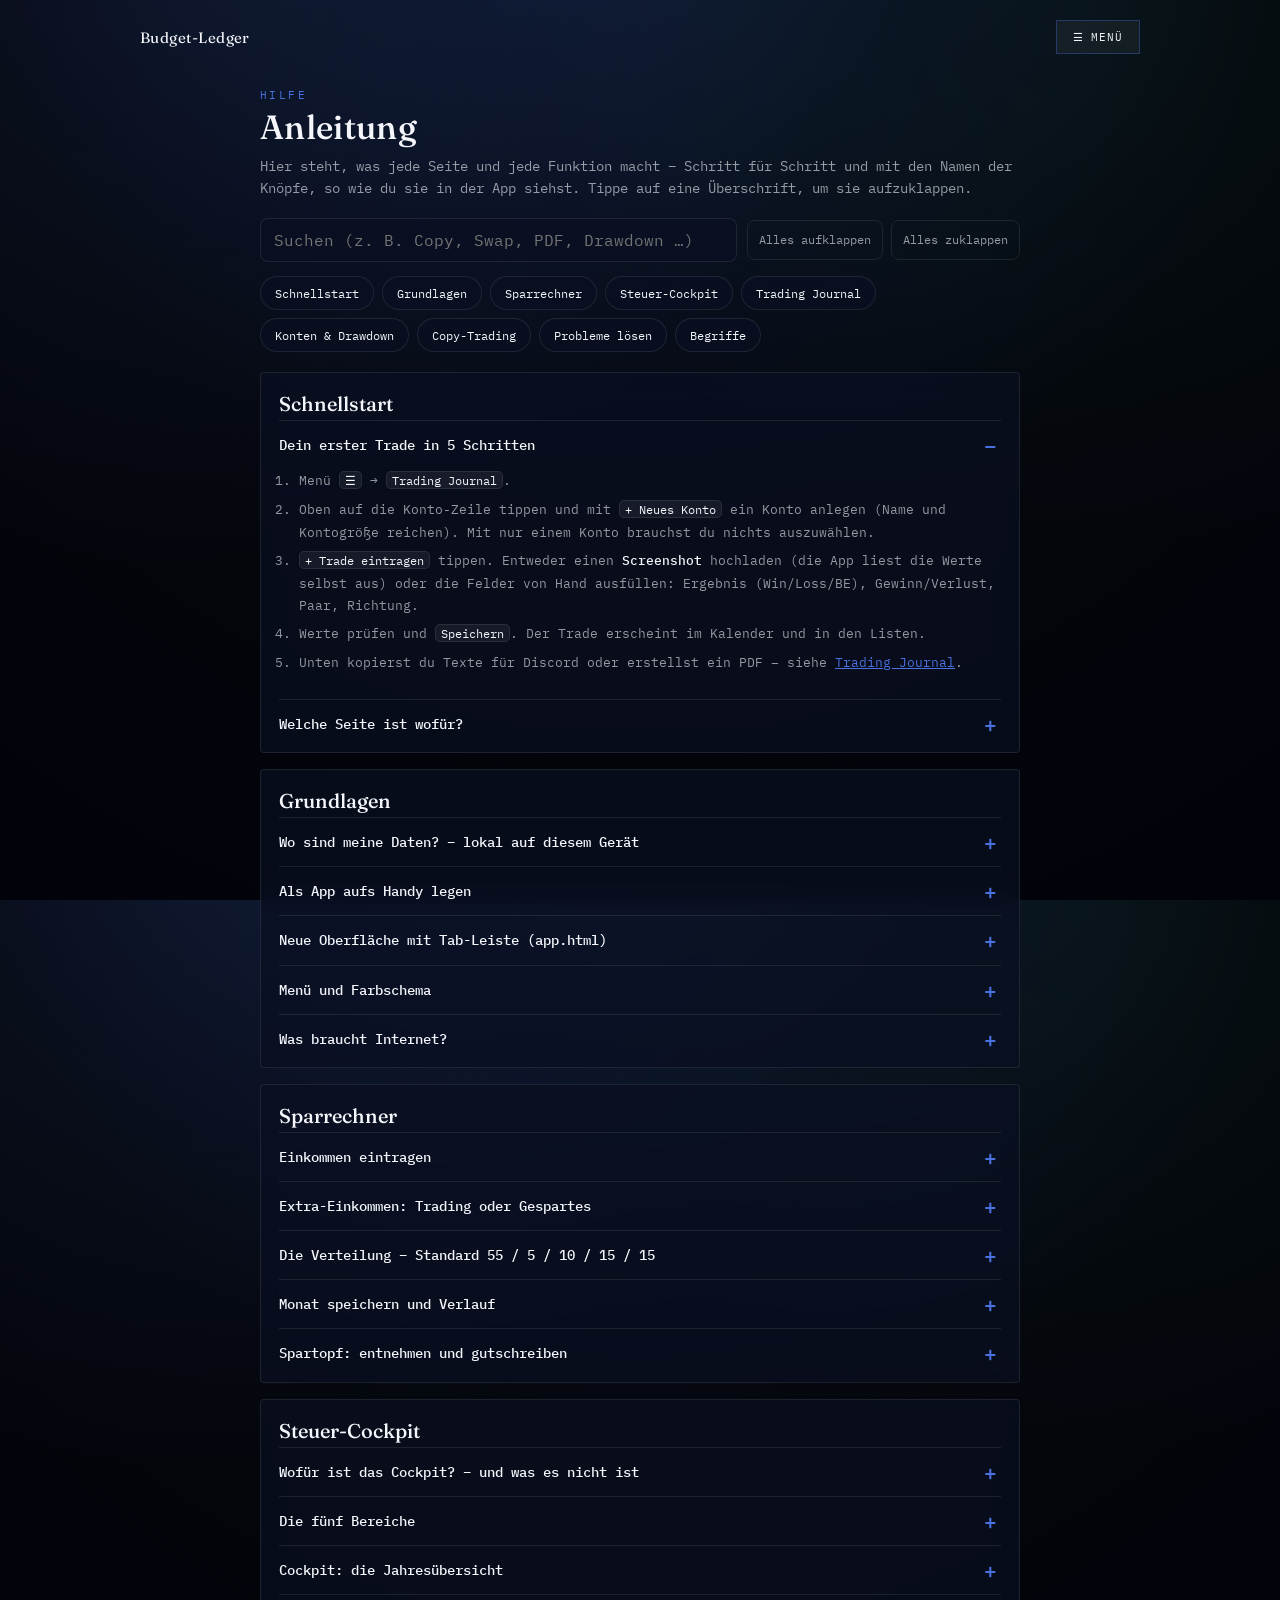
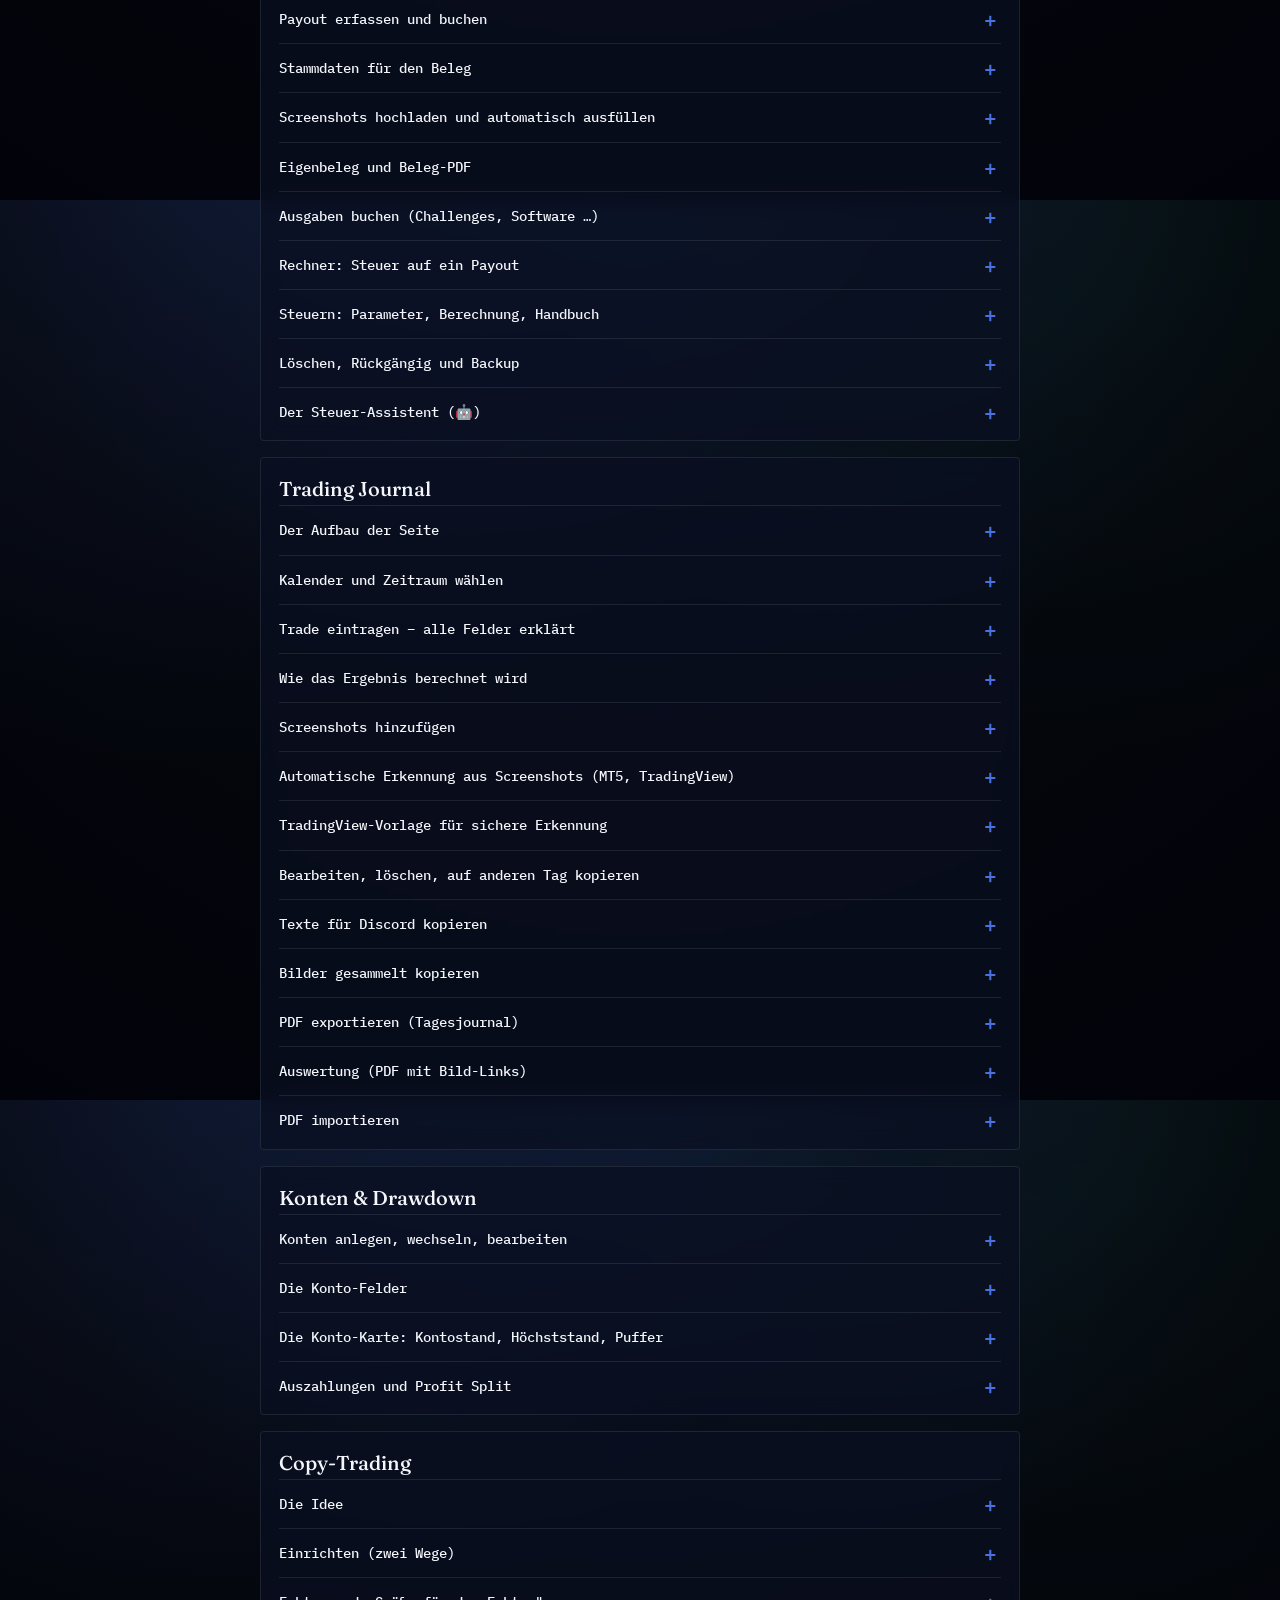
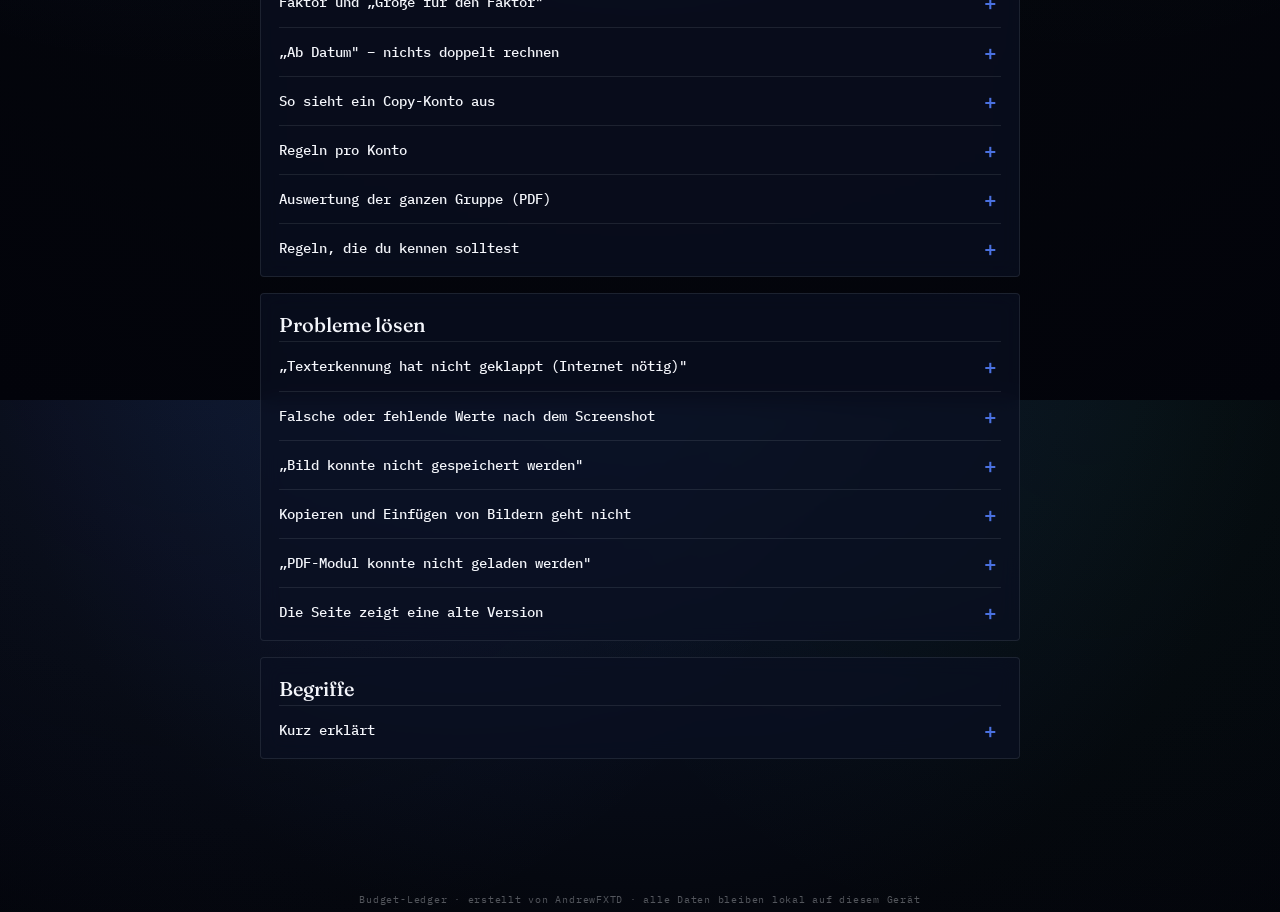
==== anleitung.html @ 10451b02 "Add files via upload" ====
<!DOCTYPE html>
<html lang="de">
<head>
<meta charset="UTF-8">
<script>
  (function(){
    try{
      var t = localStorage.getItem('sparrechner_theme_v1');
      if(t && t !== 'midnight') document.documentElement.setAttribute('data-theme', t);
    }catch(e){}
  })();
</script>
<script>if(/[?&]embed=1/.test(location.search))document.documentElement.classList.add("embed");</script>
<meta name="viewport" content="width=device-width, initial-scale=1.0">
<title>Budget-Ledger — Anleitung</title>
<link rel="manifest" href="manifest.json">
<meta name="theme-color" content="#04060c">
<link rel="icon" href="icon-192.png">
<link rel="apple-touch-icon" href="apple-touch-icon.png">
<meta name="apple-mobile-web-app-capable" content="yes">
<meta name="apple-mobile-web-app-status-bar-style" content="black-translucent">
<meta name="apple-mobile-web-app-title" content="Sparrechner">
<link rel="preconnect" href="https://fonts.googleapis.com">
<link href="https://fonts.googleapis.com/css2?family=Fraunces:opsz,wght@9..144,400;9..144,500;9..144,600&family=IBM+Plex+Mono:wght@400;500;600&display=swap" rel="stylesheet">
<link rel="stylesheet" href="style.css">
<style>
.g-wrap{max-width:760px;margin:0 auto;padding:22px 0 60px}
.g-eyebrow{font-size:.7rem;letter-spacing:.22em;text-transform:uppercase;color:var(--brass);margin:0 0 6px}
.g-wrap h1{font-family:'Fraunces',serif;font-weight:500;font-size:2.1rem;margin:0 0 8px;line-height:1.15}
.g-lead{color:var(--ink-soft);line-height:1.6;margin:0 0 18px;font-size:.88rem}
.g-tools{display:flex;gap:10px;flex-wrap:wrap;align-items:center;margin-bottom:14px}
.g-tools input{flex:1;min-width:220px;font:inherit;font-size:16px;color:var(--ink);background:var(--card);border:1px solid var(--card-line);border-radius:8px;padding:11px 13px}
.g-tools input:focus{outline:none;border-color:var(--brass)}
.g-btns{display:flex;gap:8px}
.g-btns button{font:inherit;font-size:.74rem;color:var(--ink-soft);background:transparent;border:1px solid var(--card-line);border-radius:8px;padding:9px 11px;min-height:40px;cursor:pointer}
.g-toc{display:flex;flex-wrap:wrap;gap:8px;margin-bottom:20px}
.g-toc a{color:var(--ink);text-decoration:none;font-size:.78rem;border:1px solid var(--card-line);background:var(--card);border-radius:99px;padding:8px 14px}
.g-toc a:hover{border-color:var(--brass)}
.g-sec{background:var(--card);backdrop-filter:blur(10px);-webkit-backdrop-filter:blur(10px);border:1px solid var(--card-line);border-radius:4px;padding:18px 18px 4px;margin-bottom:16px;scroll-margin-top:16px}
.g-sec h2{font-family:'Fraunces',serif;font-weight:500;font-size:1.25rem;margin:0 0 4px}
.g-item{border-top:1px solid var(--card-line)}
.g-item summary{cursor:pointer;list-style:none;padding:14px 30px 14px 0;font-size:.9rem;font-weight:500;position:relative;min-height:44px;line-height:1.4}
.g-item summary::-webkit-details-marker{display:none}
.g-item summary::after{content:"+";position:absolute;right:4px;top:10px;color:var(--brass);font-size:1.3rem}
.g-item[open] summary::after{content:"–"}
.g-body{padding:0 0 16px;font-size:.84rem;line-height:1.65;color:var(--ink-soft)}
.g-body p{margin:0 0 10px}.g-body ul,.g-body ol{margin:0 0 10px;padding-left:20px}.g-body li{margin:0 0 6px}
.g-body b{color:var(--ink);font-weight:500}.g-body a{color:var(--brass)}
.ui{color:var(--ink);background:rgba(255,255,255,.06);border:1px solid var(--card-line);border-radius:5px;padding:0 5px;font-size:.78rem;line-height:1.75;box-decoration-break:clone;-webkit-box-decoration-break:clone}
.g-body code{font-size:.78rem;background:rgba(255,255,255,.06);padding:1px 5px;border-radius:4px;color:var(--ink)}
.g-body dt{color:var(--ink);font-weight:500;margin-top:12px}.g-body dd{margin:3px 0 0}
.g-none{color:var(--ink-soft);text-align:center;padding:24px 0}
</style>
</head>
<body>

<nav class="topnav">
  <span class="brand">Budget-Ledger</span>
  <button class="menu-toggle" id="menu-toggle" type="button">☰ Menü</button>
  <div class="menu-panel" id="menu-panel">
    <a href="start.html">Start<span class="sub-label">Übersicht aller Bereiche</span></a>
    <a href="index.html">Sparrechner<span class="sub-label">Übersicht &amp; Spartopf</span></a>
    <a href="steuer-cockpit.html">Steuer-Cockpit<span class="sub-label">Payouts, Belege &amp; EÜR</span></a>
    <a href="trading-journal.html">Trading Journal<span class="sub-label">NoWick Journal</span></a>
    <a href="anleitung.html" class="active">Anleitung<span class="sub-label">Funktionen erklärt</span></a>
    <div class="theme-switcher">
      <span class="ts-label">Farbschema</span>
      <div class="ts-row">
        <button class="theme-swatch" data-swatch="midnight" title="Mitternacht (Standard)" type="button"></button>
        <button class="theme-swatch" data-swatch="redblack" title="Rot-Schwarz" type="button"></button>
        <button class="theme-swatch" data-swatch="emerald" title="Smaragd" type="button"></button>
        <button class="theme-swatch" data-swatch="amber" title="Bernstein" type="button"></button>
      </div>
    </div>
  </div>
</nav>

<main class="g-wrap">
  <p class="g-eyebrow">Hilfe</p>
  <h1>Anleitung</h1>
  <p class="g-lead">Hier steht, was jede Seite und jede Funktion macht – Schritt für Schritt und mit den Namen der Knöpfe, so wie du sie in der App siehst. Tippe auf eine Überschrift, um sie aufzuklappen.</p>

  <div class="g-tools">
    <input id="gsearch" type="search" placeholder="Suchen (z. B. Copy, Swap, PDF, Drawdown …)" autocomplete="off">
    <div class="g-btns"><button type="button" id="gOpen">Alles aufklappen</button><button type="button" id="gClose">Alles zuklappen</button></div>
  </div>

  <nav class="g-toc" id="toc" aria-label="Inhalt">
    <a href="#schnellstart">Schnellstart</a><a href="#grundlagen">Grundlagen</a><a href="#sparrechner">Sparrechner</a><a href="#steuer-cockpit">Steuer-Cockpit</a><a href="#journal">Trading Journal</a><a href="#konten">Konten &amp; Drawdown</a><a href="#copy">Copy-Trading</a><a href="#hilfe">Probleme lösen</a><a href="#glossar">Begriffe</a>
  </nav>
  <p class="g-none" id="gnone" style="display:none">Nichts gefunden – probier ein anderes Stichwort.</p>

  <section class="g-sec" id="schnellstart">
    <h2>Schnellstart</h2>
    <details class="g-item" open><summary>Dein erster Trade in 5 Schritten</summary><div class="g-body">
      <ol>
        <li>Menü <span class="ui">☰</span> → <span class="ui">Trading Journal</span>.</li>
        <li>Oben auf die Konto-Zeile tippen und mit <span class="ui">+ Neues Konto</span> ein Konto anlegen (Name und Kontogröße reichen). Mit nur einem Konto brauchst du nichts auszuwählen.</li>
        <li><span class="ui">+ Trade eintragen</span> tippen. Entweder einen <b>Screenshot</b> hochladen (die App liest die Werte selbst aus) oder die Felder von Hand ausfüllen: Ergebnis (Win/Loss/BE), Gewinn/Verlust, Paar, Richtung.</li>
        <li>Werte prüfen und <span class="ui">Speichern</span>. Der Trade erscheint im Kalender und in den Listen.</li>
        <li>Unten kopierst du Texte für Discord oder erstellst ein PDF – siehe <a href="#journal">Trading Journal</a>.</li>
      </ol>
    </div></details>
    <details class="g-item"><summary>Welche Seite ist wofür?</summary><div class="g-body">
      <ul>
        <li><b>Sparrechner</b> – Einkommen auf fünf Töpfe verteilen, Monate speichern, Spartopf verwalten.</li>
        <li><b>Steuer-Cockpit</b> – Payouts als Eigenbeleg buchen, Ausgaben erfassen, EÜR-Übersicht, Steuerprognose und Steuer pro Payout.</li>
        <li><b>Trading Journal</b> – Trades mit Screenshots, Statistik, Konten, Drawdown, Auszahlungen, Copy-Trading, PDF-Auswertungen.</li>
      </ul>
    </div></details>
  </section>

  <section class="g-sec" id="grundlagen">
    <h2>Grundlagen</h2>
    <details class="g-item"><summary>Wo sind meine Daten? – lokal auf diesem Gerät</summary><div class="g-body">
      <p>Alles wird nur im Browser deines Geräts gespeichert. Es gibt <b>kein Benutzerkonto und keinen Server</b>, nichts wird hochgeladen.</p>
      <ul>
        <li>Anderes Handy, anderer Browser oder anderer Rechner = andere, getrennte Daten.</li>
        <li>Löschst du die Website-Daten des Browsers, sind die Einträge weg.</li>
        <li><b>Sicherung des Journals:</b> <span class="ui">PDF exportieren</span> speichert die Trades samt Screenshots im PDF. Mit <span class="ui">PDF importieren</span> liest du sie wieder ein.</li>
        <li>Nicht im PDF enthalten: Konten, Auszahlungen und Copy-Einstellungen. Die liegen nur im Browser.</li>
        <li><b>Sicherung des Steuer-Cockpits:</b> <span class="ui">💾 Backup sichern</span> speichert alle Buchungen und Einstellungen als Datei, <span class="ui">📂 Datei laden</span> liest sie wieder ein.</li>
      </ul>
    </div></details>
    <details class="g-item"><summary>Als App aufs Handy legen</summary><div class="g-body">
      <ul>
        <li><b>iPhone (Safari):</b> Teilen-Symbol → <span class="ui">Zum Home-Bildschirm</span>.</li>
        <li><b>Android (Chrome):</b> Menü ⋮ → <span class="ui">App installieren</span> oder <span class="ui">Zum Startbildschirm hinzufügen</span>.</li>
      </ul>
      <p>Danach öffnet sie sich wie eine App ohne Browserleiste und lädt ihre Seiten aus dem Zwischenspeicher.</p>
    </div></details>
    <details class="g-item"><summary>Neue Oberfläche mit Tab-Leiste (app.html)</summary><div class="g-body">
      <p>Öffne <code>app.html</code> statt <code>start.html</code>: Unten liegt eine feste Leiste mit <b>Heute</b>, <b>Trading</b>, <b>Steuer</b>, <b>Sparen</b> und <b>Mehr</b>. Die Seiten selbst sind dieselben wie sonst, nur ohne Menü darüber.</p>
      <ul>
        <li><b>Heute</b> zeigt live deine Zahlen: Trading-Ergebnis des Monats, Payouts und Rücklage. Darunter Schnellknöpfe wie <span class="ui">Trade eintragen</span> und <span class="ui">Payout buchen</span>. Der <b>Sparrechner</b> bleibt ein eigener Reiter.</li>
        <li><b>Mehr</b> enthält Farbschema, diese Anleitung und den Link zur klassischen Ansicht mit Menü.</li>
        <li>Die Live-Zahlen funktionieren nur, wenn alles von derselben Internetadresse kommt (z. B. deine GitHub-Pages-Seite), nicht beim Öffnen per Doppelklick.</li>
      </ul>
    </div></details>
    <details class="g-item"><summary>Menü und Farbschema</summary><div class="g-body">
      <p>Oben rechts öffnet <span class="ui">☰ Menü</span> alle Bereiche. Unten im Menü wählst du eines von vier <b>Farbschemata</b> (Mitternacht, Rot-Schwarz, Smaragd, Bernstein). Es gilt für alle Seiten und wird gemerkt. Die aktuelle Seite ist im Menü farbig markiert.</p>
    </div></details>
    <details class="g-item"><summary>Was braucht Internet?</summary><div class="g-body">
      <p>Die Seiten laufen auch ohne Internet. Diese Dinge laden beim ersten Gebrauch etwas nach:</p>
      <ul>
        <li><b>PDF-Erstellung</b> (alle PDFs): das PDF-Modul wird einmal geladen.</li>
        <li><b>Texterkennung für Screenshots</b> (Journal und Steuer-Cockpit): wird beim ersten Screenshot geladen. In manchen App-Vorschauen ist das gesperrt – dann die Seite im normalen Browser öffnen.</li>
        <li><b>Schriftarten</b>: ohne Internet erscheint eine Ersatzschrift.</li>
        <li><b>Bild kopieren / einfügen</b> geht nur auf <code>https</code>-Seiten (z. B. GitHub Pages) oder <code>localhost</code> – nicht, wenn du die Datei per Doppelklick öffnest.</li>
      </ul>
    </div></details>
  </section>

  <section class="g-sec" id="sparrechner">
    <h2>Sparrechner</h2>
    <details class="g-item"><summary>Einkommen eintragen</summary><div class="g-body">
      <p>Drei Felder: <span class="ui">Hauptberufliches Einkommen (monatlich)</span>, <span class="ui">Sonstige Einkünfte</span> (z. B. Gewerbe) und <span class="ui">Extra-Einkommen</span>. Bei jedem gibt es den Schalter <span class="ui">In der Verteilung berücksichtigen</span>: Nur was angehakt ist, wird auf die Töpfe verteilt.</p>
    </div></details>
    <details class="g-item"><summary>Extra-Einkommen: Trading oder Gespartes</summary><div class="g-body">
      <p>Bei <span class="ui">Quelle</span> wählst du <b>Trading</b> oder <b>Gespartes</b>. Bei Trading holt der Knopf <span class="ui">Betrag aus Trading Journal übernehmen</span> den Gewinn (P&amp;L) des gewählten Monats aus deinem Journal.</p>
    </div></details>
    <details class="g-item"><summary>Die Verteilung – Standard 55 / 5 / 10 / 15 / 15</summary><div class="g-body">
      <p>Dein Einkommen wird auf fünf Kategorien verteilt, in dieser Reihenfolge und mit diesen Standardwerten:</p>
      <ol><li>Wohnen &amp; Lebensmittel – 55 %</li><li>Für mich selbst – 5 %</li><li>Schulden – 10 %</li><li>Kurzfristige Ziele – 15 %</li><li>Investieren – 15 %</li></ol>
      <p>Die Prozentwerte kannst du direkt in den Feldern ändern. <span class="ui">Zurücksetzen auf Standard (55/5/10/15/15)</span> stellt alles wieder her.</p>
    </div></details>
    <details class="g-item"><summary>Monat speichern und Verlauf</summary><div class="g-body">
      <p>Wähle den <span class="ui">Monat</span> und tippe <span class="ui">Diesen Monat speichern</span>. Gespeicherte Monate erscheinen im <b>Verlauf</b> (Übersicht). <span class="ui">Insgesamt gespart</span> zeigt die Summe.</p>
    </div></details>
    <details class="g-item"><summary>Spartopf: entnehmen und gutschreiben</summary><div class="g-body">
      <p>Unter <span class="ui">Vom Ersparten entnehmen</span> gibst du einen <b>Betrag</b> an, den <b>Monat</b>, dem er gutgeschrieben wird, und die <b>Kategorie</b>. <span class="ui">Entnehmen &amp; gutschreiben</span> bucht das um. Darüber steht, wie viel im Spartopf verfügbar ist.</p>
    </div></details>
  </section>

  <section class="g-sec" id="steuer-cockpit">
    <h2>Steuer-Cockpit</h2>
    <details class="g-item"><summary>Wofür ist das Cockpit? – und was es nicht ist</summary><div class="g-body">
      <p>Das Cockpit ist für dein Prop-Trading-Gewerbe gebaut: Du bucht jede <b>Auszahlung (Payout)</b> als Eigenbeleg, erfasst <b>Betriebsausgaben</b> (z. B. Challenges) und siehst jederzeit die <b>EÜR-Zahlen</b>, die Steuerprognose und was du je Payout zurücklegen solltest.</p>
      <p>Es ist eine <b>vereinfachte Orientierung und keine Steuerberatung</b>. Eingereicht wird nichts – du überträgst die Zahlen selbst in ELSTER.</p>
    </div></details>
    <details class="g-item"><summary>Die fünf Bereiche</summary><div class="g-body">
      <ol>
        <li><b>📊 Cockpit</b> – Jahresübersicht mit Journal.</li>
        <li><b>💰 Payout</b> – Auszahlung erfassen, Belege hochladen, buchen.</li>
        <li><b>🎯 Ausgabe</b> – Betriebsausgaben buchen.</li>
        <li><b>🧮 Rechner</b> – Steuer auf ein einzelnes Payout.</li>
        <li><b>📘 Steuern</b> – Parameter, Berechnung, Handbuch, Jahresreport.</li>
      </ol>
      <p>Am Handy gibt es unten eine feste Leiste mit <span class="ui">🤖</span> (Steuer-Assistent) und den passenden Aktionsknöpfen des Bereichs, z. B. <span class="ui">✅ Buchen</span>.</p>
    </div></details>
    <details class="g-item"><summary>Cockpit: die Jahresübersicht</summary><div class="g-body">
      <ul>
        <li><b>Finanzstatistik</b> – oben das Jahr wählen. Betriebseinnahmen, Betriebsausgaben, Gewinn (EÜR) und ein Balkenbild „Gewinn pro Monat".</li>
        <li><b>Steuerprognose</b> – Einkommensteuer, Gewerbesteuer, Ermäßigung nach § 35 EStG, Gesamtsteuer auf den Gewinn und die <b>empfohlene Rücklage je Payout</b> in Prozent.</li>
        <li><b>Nach Propfirma</b> – je Firma Payouts, Kosten (Challenges, Gebühren) und Netto: Was lohnt sich wo?</li>
        <li><b>Für ELSTER (Anlage EÜR)</b> – die Summen für „nicht steuerbare Betriebseinnahmen" und „übrige unbeschränkt abziehbare Betriebsausgaben" nach Kategorie, dazu der Gewinn für Anlage G.</li>
        <li><b>Journal</b> – alle Buchungen, filterbar nach Propfirma.</li>
      </ul>
    </div></details>
    <details class="g-item"><summary>Payout erfassen und buchen</summary><div class="g-body">
      <p>Im Bereich <b>Payout</b> trägst du ein:</p>
      <ul>
        <li><b>Propfirma</b> (Pflicht, neue einfach eintippen) und optional das <b>Konto</b>.</li>
        <li><b>Zuflussdatum</b> (Bankeingang) und <b>Belegnummer</b>. Sie zählt automatisch hoch (PT-2026-001, -002 …).</li>
        <li><b>Brutto (USD)</b> und <b>Gebühr (USD)</b> laut Firma, <b>Zulauf (USDT)</b>, <b>Bankeingang (EUR)</b> und die <b>SEPA-Gebühr</b> der Börse.</li>
        <li><b>Kurs (EUR je USD)</b> und ein <b>Kursnachweis</b> (z. B. „Binance-Konvertierung vom 21.10.").</li>
      </ul>
      <p>Mit <span class="ui">✅ Ins Journal buchen</span> legt die App <b>getrennte Buchungen</b> an (Bruttoprinzip): die Einnahme in Euro, die Transfergebühr, die <b>Kursdifferenz</b> als Kursgewinn oder -verlust und die SEPA-Gebühr. Die Differenz rechnet sie aus Bankeingang und Kurs selbst aus.</p>
      <p>Gibt es die Belegnummer schon, fragt die App vor dem Überschreiben nach.</p>
    </div></details>
    <details class="g-item"><summary>Stammdaten für den Beleg</summary><div class="g-body">
      <p>Unter <span class="ui">⚙️ Stammdaten</span> stehen deine Gewerbedaten, die <b>Adresse der Propfirma</b> (wird pro Firma gespeichert), dein <b>Geschäftskonto</b> und der <b>steuerliche Hinweis</b> auf dem Beleg. Alles bleibt gespeichert und erscheint im Eigenbeleg.</p>
    </div></details>
    <details class="g-item"><summary>Screenshots hochladen und automatisch ausfüllen</summary><div class="g-body">
      <p>Fünf Kacheln: <b>Propfirma-Payout</b>, <b>USDT-Eingang</b>, <b>Convert-Beleg</b>, <b>SEPA-Auszahlung</b> und <b>Kontoauszug</b>. Tippe eine Kachel an, um ein Foto oder einen Screenshot zu wählen. Das ✕ entfernt es wieder.</p>
      <ul>
        <li>Ist <b>„Felder automatisch aus Screenshots ausfüllen"</b> an, liest die App Brutto, Gebühr, Konto, USDT-Betrag, Kurs, Bankeingang, SEPA-Gebühr und Datum aus dem Bild. Erkannte Felder leuchten <b>grün</b> – bitte kurz prüfen.</li>
        <li>Die Erkennung lädt beim ersten Mal nach und braucht Internet. Ohne sie trägst du die Werte von Hand ein.</li>
        <li><b>Die Screenshots werden nicht dauerhaft gespeichert.</b> Sie gehören zum gerade offenen Beleg und kommen ins Beleg-PDF. Nach dem Neuladen der Seite sind sie weg.</li>
      </ul>
    </div></details>
    <details class="g-item"><summary>Eigenbeleg und Beleg-PDF</summary><div class="g-body">
      <p>Unter „3. Eigenbeleg" siehst du den Beleg live, so wie er ins PDF kommt. <span class="ui">📄 Beleg-PDF inkl. Anhänge</span> erstellt Seite 1 mit dem Eigenbeleg und danach je eine Seite pro hochgeladenem Screenshot (Anhang 1–5). Am Handy öffnet sich dafür das Teilen-Menü, sonst startet ein Download. Das PDF-Modul braucht beim ersten Mal Internet.</p>
    </div></details>
    <details class="g-item"><summary>Ausgaben buchen (Challenges, Software …)</summary><div class="g-body">
      <ul>
        <li><b>Zahlungsdatum</b>, <b>Kategorie</b> (Challenge-Gebühr, Software/TradingView, Daten-Feed, Bank-/Transfergebühr, Hardware/Büro, Weiterbildung, Sonstiges), <b>Beschreibung</b>, <b>Betrag in €</b> und optional Rechnungsnummer.</li>
        <li>Bei Challenges die <b>Propfirma</b> eintragen, dann erscheint die Ausgabe in der Tabelle „Nach Propfirma". Bei Zahlung in USD den Euro-Betrag laut Kontoauszug nehmen.</li>
        <li>Die <b>Kaufquittung</b> kannst du hochladen und mit <span class="ui">📄 Ausgabe-PDF</span> als Beleg ausgeben.</li>
        <li>Die Karte <b>Was ist absetzbar?</b> erklärt kurz, was als Betriebsausgabe zählt.</li>
      </ul>
    </div></details>
    <details class="g-item"><summary>Rechner: Steuer auf ein Payout</summary><div class="g-body">
      <p>Der Bereich <b>Rechner</b> zeigt, was ein einzelnes Payout an Steuern kostet. Er rechnet <b>Einkommensteuer, Soli und Kirchensteuer nach dem Tarif 2026</b> – ohne Gewerbesteuer.</p>
      <ul>
        <li><b>Gewinn aus dem Payout</b> – von Hand oder mit <span class="ui">↙ Aus aktuellem Payout-Beleg übernehmen</span>.</li>
        <li><b>Zu versteuerndes Einkommen aus dem Hauptjob</b> (steht im Steuerbescheid; Faustregel: Jahresbrutto minus ca. 20 %).</li>
        <li><b>Bisherige Nebengewinne</b> dieses Jahr, auf Wunsch mit <span class="ui">↙ Gewinn aus Journal übernehmen</span>.</li>
        <li><b>Kirchensteuer</b> (keine, 8 % oder 9 %), <b>Splitting</b> bei Zusammenveranlagung und <b>Härteausgleich bis 820 €</b>.</li>
      </ul>
      <p>Ergebnis: die <b>Steuer auf dieses Payout</b>, der Anteil davon in Prozent, was du <b>behältst</b>, und dein <b>Grenzsteuersatz</b>. Mit <span class="ui">📌 Grenzsteuersatz für Cockpit übernehmen</span> setzt du diesen Satz für die Prognose ein.</p>
    </div></details>
    <details class="g-item"><summary>Steuern: Parameter, Berechnung, Handbuch</summary><div class="g-body">
      <ul>
        <li><b>Grenzsteuersatz</b> (Standard 30 %), <b>Hebesatz</b> deiner Gemeinde (Standard 450 %, Dresden) und ein <b>Planwert</b> für Was-wäre-wenn.</li>
        <li><b>Härteausgleich</b>: Nebeneinkünfte bis 410 € sind steuerfrei, bis 820 € gemildert (für alle Nebeneinkünfte zusammen).</li>
        <li><b>Berechnung</b>: Einkommensteuer, Gewerbesteuer (Freibetrag 24.500 €, Messzahl 3,5 %), Ermäßigung nach § 35 EStG, Gesamtabgabe, echte Mehrbelastung durch die Gewerbesteuer und der effektive Satz.</li>
        <li><b>Steuer-Handbuch</b>: welche Unterlagen du je Auszahlung brauchst, ELSTER-Wegweiser und Alltags-Regeln.</li>
        <li><span class="ui">💾 Jahresreport &amp; Handbuch als PDF</span> fasst alles für das gewählte Jahr zusammen.</li>
      </ul>
    </div></details>
    <details class="g-item"><summary>Löschen, Rückgängig und Backup</summary><div class="g-body">
      <ul>
        <li><span class="ui">🗑️ Löschen</span> an einer Buchung fragt nach. Gehört sie zu einem Payout, werden <b>alle Buchungen dieses Belegs</b> gelöscht (Payout, Gebühren, Kursdifferenz).</li>
        <li>Nach Buchen, Löschen oder Import erscheint oben <span class="ui">↶ Rückgängig</span>, einige Sekunden lang.</li>
        <li><span class="ui">📄 CSV (Excel)</span> exportiert das gewählte Jahr, <span class="ui">💾 Backup sichern</span> speichert alles als Datei.</li>
        <li><span class="ui">📂 Datei laden</span> und <span class="ui">📋 JSON einfügen</span> öffnen eine <b>Import-Vorschau</b>: neue Buchungen sind „neu", schon vorhandene „schon da". Dann <b>Hinzufügen</b> (nur Neues) oder <b>Alles ersetzen</b> (mit Rückfrage).</li>
      </ul>
      <p><b>Vom bisherigen Cockpit umziehen:</b> Dort <i>Backup sichern</i>, hier <i>Datei laden</i>. Die Daten liegen pro Browser und Adresse getrennt, deshalb gehen sie nicht von selbst mit.</p>
    </div></details>
    <details class="g-item"><summary>Der Steuer-Assistent (🤖)</summary><div class="g-body">
      <p>Ein Chat mit einfachen Regel-Antworten, der dein Journal kennt. Die Schnellknöpfe fragen z. B. nach <b>Stand</b>, <b>Propfirmen</b>, <b>Steuer/Payout</b>, <b>Fehlbuchung</b>, <b>ELSTER</b>, <b>Challenges</b>, <b>Gewerbesteuer</b>, <b>Rücklage</b>, <b>Freibetrag</b>, <b>USt</b> und <b>KV</b>. Es ist kein KI-Dienst im Internet, die Antworten sind feste Regeln mit deinen Zahlen.</p>
    </div></details>
  </section>

  <section class="g-sec" id="journal">
    <h2>Trading Journal</h2>
    <details class="g-item"><summary>Der Aufbau der Seite</summary><div class="g-body">
      <ol>
        <li><b>Konto-Zeile</b> – aktives Konto, tippen zum Wechseln, ⚙️ zum Bearbeiten.</li>
        <li><b>Konto-Karte</b> – Kontostand, Höchststand, Drawdown-Grenze, Puffer (siehe <a href="#konten">Konten &amp; Drawdown</a>).</li>
        <li><b>Kalender</b> – Tage antippen, um sie auszuwählen.</li>
        <li><b>Kennzahlen</b> – Ergebnis, Winrate, Win/Loss/BE, Gesamt-R, riskiert gesamt, Ø RRR der Wins, Rendite auf Risiko – immer für die gewählten Tage.</li>
        <li><b>Teilen &amp; Export</b> – Kasten mit drei Gruppen: Discord, Screenshots, PDF.</li>
        <li><b>Winrate pro Woche</b> – Tabelle je Kalenderwoche.</li>
        <li><b>Wins</b>, <b>Losses</b> und <b>Break-even</b> – die Trades als kompakte Karten mit Ergebnis und Screenshot-Vorschau. <b>Antippen klappt eine Karte auf</b>: Details und alle Knöpfe (Discord, Bild kopieren, Bearbeiten …).</li>
      </ol>
    </div></details>
    <details class="g-item"><summary>Kalender und Zeitraum wählen</summary><div class="g-body">
      <p>Tippe einen oder mehrere Tage an. Praktisch sind die Schnellwahlen <span class="ui">Heute</span>, <span class="ui">Diese Woche</span>, <span class="ui">Ganzer Monat</span> und <span class="ui">Alle Tage</span>. Mit ‹ und › wechselst du den Monat. <b>Alles darunter</b> (Kennzahlen, Listen, Kopieren, PDF) bezieht sich auf die gewählten Tage.</p>
    </div></details>
    <details class="g-item"><summary>Trade eintragen – alle Felder erklärt</summary><div class="g-body">
      <p><span class="ui">+ Trade eintragen</span> öffnet das Formular. Von oben nach unten:</p>
      <ul>
        <li><b>Ergebnis</b> – Win, Loss oder BE (ausgeglichen).</li>
        <li><b>Konto</b> – nur sichtbar, wenn du mehrere Konten hast. Der Trade wird diesem Konto zugeordnet.</li>
        <li><b>Gewinn / Verlust</b> – der Betrag <b>ohne Vorzeichen</b>. Win macht ihn positiv, Loss negativ, egal ob du „80" oder „-80" tippst.</li>
        <li><b>Kommission</b> – wird <b>immer abgezogen</b>. Auch ein negativer Wert wie bei MT5 (−3,50) zählt als Kosten.</li>
        <li><b>Paar</b> und <b>Richtung</b> (Long/Short), <b>Datum</b> und <b>Uhrzeit</b>.</li>
        <li><b>Entry</b>, <b>Stop Loss</b>, <b>Take Profit</b>, <b>Exit</b> (optional) – Kurswerte, aus denen der R-Wert entsteht.</li>
        <li><b>Swap</b> (optional) – mit Vorzeichen wie in MT5: Minus = Kosten, Plus = Gutschrift.</li>
        <li><b>Risiko</b> (optional) – nur für den R-Wert.</li>
        <li><b>Notiz</b> – frei, z. B. Setup oder Fehler.</li>
        <li><b>Screenshots</b> – siehe unten.</li>
      </ul>
      <p>Unten zeigt eine Vorschau das geplante RRR, das Ergebnis in R und das <b>P&amp;L (netto)</b>. Die Knöpfe <span class="ui">Abbrechen</span> und <span class="ui">Speichern</span> bleiben immer sichtbar.</p>
    </div></details>
    <details class="g-item"><summary>Wie das Ergebnis berechnet wird</summary><div class="g-body">
      <p><b>P&amp;L (netto) = Gewinn/Verlust − Kommission + Swap.</b></p>
      <ul>
        <li>Ist nur eine Kommission eingetragen, wird genau diese abgezogen.</li>
        <li>Ein BE-Trade mit Kommission zeigt im P&amp;L einen kleinen Verlust, bleibt aber BE.</li>
        <li><b>R-Wert:</b> Mit Exit-Kurs rechnet die App aus Entry, Stop Loss und Exit. Sonst gilt Gewinn ÷ Risiko. Fehlt auch das, nimmt sie bei Win das geplante RRR und bei Loss −1R (wenn der Stop Loss bekannt ist).</li>
        <li>Der R-Wert zeigt die reine Kursbewegung. Kommission und Swap verändern nur die Geldbeträge.</li>
      </ul>
    </div></details>
    <details class="g-item"><summary>Screenshots hinzufügen</summary><div class="g-body">
      <ul>
        <li><b>Screenshot tippen oder reinziehen</b> – Bild aus Galerie oder Kamera wählen (mehrere möglich).</li>
        <li><span class="ui">Bild aus Zwischenablage einfügen</span> – nimmt ein kopiertes Bild auf. Das geht nur auf https oder localhost.</li>
        <li>Mit dem ✕ am Bild entfernst du es wieder.</li>
        <li>In der Trade-Karte tippst du ein Bild zum Vergrößern an. <span class="ui">Bild kopieren</span> legt es in die Zwischenablage.</li>
      </ul>
    </div></details>
    <details class="g-item"><summary>Automatische Erkennung aus Screenshots (MT5, TradingView)</summary><div class="g-body">
      <p>Sobald du einen Screenshot hinzufügst, liest die App den Text im Bild und füllt das Formular aus. Die Meldung „bitte prüfen" erinnert dich, die Werte kurz zu kontrollieren.</p>
      <p><b>Das wird erkannt:</b></p>
      <ul>
        <li>Paar, Richtung (buy/sell), Datum und Uhrzeit (die erste Zeitangabe = Einstieg)</li>
        <li>Entry und Ausstiegskurs. In MT5 steht beides als „Kurs → Kurs". Der Kurs nach dem Pfeil kommt ins Feld <b>TP</b> (und ins Feld Exit).</li>
        <li>Stop Loss, Kommission, Swap („Swap: -" heißt: keiner)</li>
        <li><b>Gewinn/Verlust und Win/Loss:</b> Entscheidend ist die <b>Farbe der Zahl</b> – blau/grün = Win, rot = Loss. Das ist zuverlässiger als das Minuszeichen, das die Texterkennung manchmal verschluckt. Ohne erkennbare Farbe zählt das Vorzeichen.</li>
      </ul>
      <p><b>Wichtig zu wissen:</b></p>
      <ul>
        <li>Es werden nur <b>leere Felder</b> gefüllt. Was du schon eingetragen oder angetippt hast, bleibt.</li>
        <li>Am besten klappt es mit der <b>Detailansicht eines geöffneten Trades</b> (tippe den Trade in MT5 an). Eine Liste mit vielen Trades ist unsicherer.</li>
        <li>Zeigt der Screenshot Liste <i>und</i> geöffneten Trade, nimmt die App den geöffneten, weil nur er S/L, T/P und Kommission zeigt.</li>
        <li>Unter den Bildern zeigt <span class="ui">Erkannten Rohtext anzeigen</span>, was die App gelesen hat – hilfreich, wenn etwas nicht stimmt.</li>
        <li>Die Erkennung braucht beim ersten Mal Internet.</li>
      </ul>
    </div></details>
    <details class="g-item"><summary>TradingView-Vorlage für sichere Erkennung</summary><div class="g-body">
      <p>Der Knopf <span class="ui">Vorlage für TradingView-Notiz kopieren</span> kopiert die aktuellen Formularwerte als klaren Text (Paar, Richtung, Ergebnis, Entry, SL, TP, Gewinn/Verlust, Risiko, Kommission, Swap, Datum, Uhrzeit). Füge ihn als Text-Notiz in dein TradingView-Chart ein, mach einen Screenshot und lade ihn hoch – dieses Format liest die App besonders sicher.</p>
    </div></details>
    <details class="g-item"><summary>Bearbeiten, löschen, auf anderen Tag kopieren</summary><div class="g-body">
      <ul>
        <li><span class="ui">Bearbeiten</span> öffnet den Trade wieder im Formular.</li>
        <li><span class="ui">Löschen</span> fragt nach: Tippe zweimal („Nochmal tippen").</li>
        <li><span class="ui">Kopieren / Verschieben</span> öffnet ein kleines Fenster: Zieldatum (und optional Uhrzeit) wählen, dann <b>Kopieren</b> (Original bleibt, Screenshots werden mitkopiert) oder <b>Verschieben</b>.</li>
        <li><span class="ui">Alle Trades dieses Kontos löschen</span> ganz unten betrifft nur das aktive Konto.</li>
      </ul>
    </div></details>
    <details class="g-item"><summary>Texte für Discord kopieren</summary><div class="g-body">
      <ul>
        <li><span class="ui">Für Discord kopieren</span> (an einem Trade, Karte vorher antippen) – Text mit allen Werten dieses Trades.</li>
        <li><span class="ui">Zusammenfassung kopieren</span> – Kennzahlen plus alle Trades der gewählten Tage.</li>
        <li><span class="ui">Wins kopieren</span> / <span class="ui">Losses kopieren</span> – nur die Gewinner bzw. Verlierer mit Summe.</li>
        <li><b>Kompletten Zeitraum für Discord kopieren</b> – vier Kacheln (Tag, Woche, Monat, Jahr), bezogen auf den gewählten Tag.</li>
      </ul>
      <p>Kommission und Swap stehen mit im Text, sobald sie eingetragen sind.</p>
    </div></details>
    <details class="g-item"><summary>Bilder gesammelt kopieren</summary><div class="g-body">
      <ul>
        <li><span class="ui">Bilder (Wins) kopieren</span> / <span class="ui">Bilder (Losses) kopieren</span> – setzt alle Screenshots untereinander (mit Beschriftung) zu <b>einem</b> Bild zusammen und kopiert es.</li>
        <li>Der Bereich <b>Bilder</b> darunter ist eine Galerie nach Wins/Losses/Breakeven, durchnummeriert („Bild 1, Bild 2 …"). Tippe ein Bild an, um genau dieses zu kopieren.</li>
      </ul>
      <p>Discord fügt pro Einfügen entweder Text <i>oder</i> ein Bild ein – darum erst den Text, dann das Bild einfügen.</p>
    </div></details>
    <details class="g-item"><summary>PDF exportieren (Tagesjournal)</summary><div class="g-body">
      <p><span class="ui">PDF exportieren</span> erstellt ein Journal-PDF der gewählten Tage: Kennzahlen, Winrate pro Woche, Auszahlungen im Zeitraum, dann jeder Handelstag mit seinen Trades. Pro Trade steht erst der Text, dann ein Screenshot. Das PDF enthält die Trades auch als Sicherung zum späteren Einlesen.</p>
    </div></details>
    <details class="g-item"><summary>Auswertung (PDF mit Bild-Links)</summary><div class="g-body">
      <p><span class="ui">Auswertung (PDF mit Bild-Links)</span> erstellt eine Übersicht im Querformat:</p>
      <ul>
        <li>links Kennzahlen (Trades, Win/Loss/BE, Winrate, Profit-Faktor, Ø Gewinn/Verlust, bester/schlechtester Trade, Gesamt-P&amp;L, R, Kommission/Swap, längste Serie)</li>
        <li>drei Diagramme: Win/Loss-Torte, Kontoverlauf, P&amp;L pro Tag/Woche/Monat</li>
        <li>eine Tabelle mit allen Trades; die P&amp;L-Zelle ist grün, rot oder grau</li>
        <li>in der Spalte <b>Bilder</b> ein blauer Pfeil: Antippen springt zu den Screenshots des Trades, dort führt <i>„&lt; zurück zur Tabelle"</i> wieder zurück</li>
      </ul>
      <p>Die Links funktionieren in den üblichen PDF-Programmen (Browser, Vorschau, Acrobat). Manche Vorschauen in Apps ignorieren sie – dann das PDF im Browser öffnen.</p>
    </div></details>
    <details class="g-item"><summary>PDF importieren</summary><div class="g-body">
      <p>Mit <span class="ui">PDF importieren</span> liest du ein früher exportiertes <b>Journal-PDF</b> wieder ein (Trades mit Screenshots). Bereits vorhandene Trades sind in der Vorschau abgewählt, damit nichts doppelt entsteht. Auch ein MT5-Verlauf als PDF, HTML oder CSV kann erkannt werden – das klappt am besten mit dem Bericht aus dem MT5-Desktop-Terminal. Der mobile „Handelsbericht" enthält oft keine Trade-Tabelle.</p>
    </div></details>
  </section>

  <section class="g-sec" id="konten">
    <h2>Konten &amp; Drawdown</h2>
    <details class="g-item"><summary>Konten anlegen, wechseln, bearbeiten</summary><div class="g-body">
      <ul>
        <li>Ein Tipp auf die <b>Konto-Zeile</b> öffnet die Auswahl mit allen Konten und ihrem Kontostand. Antippen wählt ein Konto.</li>
        <li><span class="ui">+ Neues Konto</span> legt ein neues an, ⚙️ neben einem Eintrag bearbeitet es.</li>
        <li>Jedes Konto hat <b>eigene Trades, eigene Auszahlungen und eigene Regeln</b>. Die Kennzahlen darunter zeigen immer nur das aktive Konto.</li>
        <li><span class="ui">Konto + alle Trades löschen</span> entfernt das Konto samt Trades (zweimal tippen).</li>
      </ul>
    </div></details>
    <details class="g-item"><summary>Die Konto-Felder</summary><div class="g-body">
      <ul>
        <li><b>Name</b> und <b>Firma</b> (z. B. die Prop-Firma, optional).</li>
        <li><b>Phase</b> – frei, mit Vorschlägen (Eigenkapital, Step 1, Step 2, Master). Steht „Master" im Namen oder in der Phase, erscheint 👑.</li>
        <li><b>Kontogröße / Start</b> – der Ausgangsbetrag für Kontostand und Drawdown. Alles ist frei eintragbar, auch für bestehende Konten.</li>
        <li><b>Drawdown-Typ</b> – <i>Statisch</i> (fix ab Start) oder <i>Mitlaufend</i> (vom Höchststand).</li>
        <li><b>Max. Drawdown gesamt (%)</b> – erlaubter Verlust.</li>
        <li><b>Max. Tages-Drawdown (%)</b> – wird bisher nur gespeichert, <b>nicht automatisch überwacht</b>. Nimm das Feld als Erinnerung.</li>
        <li><b>Gewinnziel (%)</b> – optional, für den Fortschrittswert.</li>
        <li><b>Profit Split – dein Anteil (%)</b> – für Auszahlungen.</li>
        <li><b>Regeln</b> – freies Textfeld, z. B. „keine News-Trades, max. 2 Trades pro Tag".</li>
      </ul>
    </div></details>
    <details class="g-item"><summary>Die Konto-Karte: Kontostand, Höchststand, Puffer</summary><div class="g-body">
      <ul>
        <li><b>Kontostand</b> = Start + alle Trades (netto) − Auszahlungen.</li>
        <li><b>Höchststand</b> – höchster Kontostand bisher. Eine Auszahlung senkt ihn nicht.</li>
        <li><b>Drawdown-Grenze</b> – statisch: Start × (1 − Max-Drawdown). Mitlaufend: Höchststand × (1 − Max-Drawdown).</li>
        <li><b>Puffer bis Drawdown</b> – wie viel Prozent Luft zwischen Kontostand und Grenze bleiben. Der Balken färbt sich bei wenig Puffer gelb, dann rot.</li>
        <li><b>Ø Risiko / Trade</b> – Durchschnitt deiner eingetragenen Risiken, absolut und in % des Kontostands.</li>
        <li><b>Gewinnziel</b> – Fortschritt in %, wenn ein Ziel eingetragen ist.</li>
        <li>Liegt der Kontostand <b>unter</b> der Grenze (z. B. durch zu hohe Auszahlungen), wird der Balken rot und eine Warnung nennt den Betrag.</li>
      </ul>
    </div></details>
    <details class="g-item"><summary>Auszahlungen und Profit Split</summary><div class="g-body">
      <p>Im Konto-Sheet (⚙️) steht unten der Bereich <b>Auszahlungen</b>. Er erscheint, sobald das Konto gespeichert ist.</p>
      <ul>
        <li>Datum, <b>Betrag (brutto)</b> und Notiz eintragen, dann <span class="ui">+ Auszahlung hinzufügen</span>. Mit ✕ löschst du eine.</li>
        <li>Ist ein <b>Profit Split</b> eingetragen (z. B. 80 %), zeigt die App schon beim Tippen, was du bekommst: „$800 von $1.000". In der Liste steht „$1.000 → $800 (80%)".</li>
        <li>Der <b>Kontostand sinkt um den vollen Betrag</b>, der Puffer wird neu berechnet. Der Höchststand bleibt, weil er real erreicht wurde.</li>
        <li>Im PDF steht ein Abschnitt <b>Auszahlungen</b> und die Zeile „P&amp;L nach Auszahlungen".</li>
      </ul>
    </div></details>
  </section>

  <section class="g-sec" id="copy">
    <h2>Copy-Trading</h2>
    <details class="g-item"><summary>Die Idee</summary><div class="g-body">
      <p>Du handelst auf einem <b>Lead-Konto</b>, mehrere <b>Copy-Konten</b> kopieren die Trades. Du trägst jeden Trade <b>nur einmal beim Lead</b> ein, die Copy-Konten bekommen ihn live dazu – mit einem <b>Faktor</b> umgerechnet (Gewinn, Kommission, Swap und Risiko). Änderst oder löschst du den Lead-Trade, ziehen die Copy-Konten sofort nach.</p>
    </div></details>
    <details class="g-item"><summary>Einrichten (zwei Wege)</summary><div class="g-body">
      <p>Im Konto-Sheet (⚙️) gibt es den Bereich <b>Copy-Trading</b> mit der <b>Rolle dieses Kontos</b>:</p>
      <ul>
        <li><b>Lead-Konto (wird kopiert)</b> – du siehst eine Liste deiner anderen Konten. Haken setzen macht ein Konto zum Copy-Konto, daneben steht der Faktor. So fügst du beliebig viele hinzu.</li>
        <li><b>Copy-Konto (kopiert einen Lead)</b> – du wählst das Lead-Konto aus, Faktor und „Ab Datum". Das ist der richtige Weg beim Anlegen eines neuen Kontos.</li>
        <li><b>Kein Copy-Trading</b> – löst die Verknüpfung.</li>
      </ul>
    </div></details>
    <details class="g-item"><summary>Faktor und „Größe für den Faktor"</summary><div class="g-body">
      <p>Ist der Faktor <b>leer</b>, rechnet die App automatisch: <b>Größe des Copy-Kontos ÷ Größe des Leads</b>. Die Rechnung steht live unter dem Feld, z. B. „Automatisch ×0,05 (5.000 ÷ 100.000)". Alternativ trägst du einen festen Faktor ein.</p>
      <p>Als Größe gilt standardmäßig die <b>Kontogröße / Start</b> – <b>nie der aktuelle Kontostand</b>. Mit dem Feld <b>Größe für den Faktor</b> legst du eine andere Zahl fest. Beispiel: Auf deinem Konto sind gerade 5.300 € (das trägst du als Start ein), du willst aber mit 5.000 € rechnen – dann trägst du bei „Größe für den Faktor" 5.000 ein.</p>
    </div></details>
    <details class="g-item"><summary>„Ab Datum" – nichts doppelt rechnen</summary><div class="g-body">
      <p>Neu verknüpfte Copy-Konten kopieren standardmäßig <b>erst ab heute</b>. Frühere Trades des Leads werden nicht nachträglich aufs Konto gerechnet – sonst würden sie auf einen Kontostand kommen, in dem sie schon stecken. Ein <b>leeres Datum</b> kopiert rückwirkend alle Lead-Trades. Bereits verknüpfte Konten behalten ihr eigenes Datum.</p>
    </div></details>
    <details class="g-item"><summary>So sieht ein Copy-Konto aus</summary><div class="g-body">
      <ul>
        <li>Die Trades stehen wie eigene im Kalender, in den Listen und Statistiken.</li>
        <li>Auf der Karte steht <b>„Copy von … ×0,5"</b>.</li>
        <li>Statt Bearbeiten/Löschen gibt es <span class="ui">Beim Lead bearbeiten</span>: Es wechselt zum Lead-Trade.</li>
        <li>Der Screenshot des Lead-Trades erscheint auch hier.</li>
        <li>Ein Copy-Konto kann <b>zusätzlich eigene Trades</b> haben.</li>
        <li>Kontostand, Drawdown und Puffer gelten für dieses Konto mit seinen kopierten und eigenen Trades.</li>
      </ul>
    </div></details>
    <details class="g-item"><summary>Regeln pro Konto</summary><div class="g-body">
      <p>Regeln, Drawdown-Limits, Gewinnziel, Profit Split und Auszahlungen gelten <b>für jedes Konto einzeln</b>. Bei einem Copy-Konto hilft <span class="ui">Regeln &amp; Limits vom Lead übernehmen</span>: Es füllt die Felder mit den Werten des Leads vor, du passt sie an und speicherst. Der Lead bleibt unverändert.</p>
    </div></details>
    <details class="g-item"><summary>Auswertung der ganzen Gruppe (PDF)</summary><div class="g-body">
      <p>Beim Lead und bei jedem Copy-Konto erscheint <span class="ui">Auswertung Copy-Gruppe (PDF)</span>. Jeder Lead-Trade steht <b>einmal</b> in der Tabelle, mit nur <b>einem</b> Screenshot (vom Lead). Daneben stehen <b>Lead P&amp;L</b>, <b>Copy-Konten</b> (Summe) und <b>Gesamt P&amp;L</b>. Eigene Trades eines Copy-Kontos kommen mit seinem Namen in der Notiz dazu. Eine zusätzliche Seite listet alle Konten mit Faktor, Trades, P&amp;L, Kontostand und Anteil in %.</p>
    </div></details>
    <details class="g-item"><summary>Regeln, die du kennen solltest</summary><div class="g-body">
      <ul>
        <li>Ein Konto kann nur <b>einem</b> Lead folgen.</li>
        <li>Ein Lead kann nicht zugleich Copy-Konto sein.</li>
        <li>Löschst du das Lead-Konto, werden seine Copy-Konten automatisch gelöst und behalten ihre eigenen Trades.</li>
        <li>Der Faktor gilt für <b>alle</b> Trades gleich. Abweichungen pro Trade (z. B. durch Slippage) lassen sich bisher nicht einzeln anpassen.</li>
      </ul>
    </div></details>
  </section>

  <section class="g-sec" id="hilfe">
    <h2>Probleme lösen</h2>
    <details class="g-item"><summary>„Texterkennung hat nicht geklappt (Internet nötig)"</summary><div class="g-body">
      <p>Die Texterkennung lädt beim ersten Mal nach. Prüfe die Verbindung. Läuft die Seite in einer App-Vorschau (z. B. aus einem Chat), kann das Nachladen gesperrt sein – öffne die Seite im normalen Browser. Solange trägst du die Werte von Hand ein.</p>
    </div></details>
    <details class="g-item"><summary>Falsche oder fehlende Werte nach dem Screenshot</summary><div class="g-body">
      <p>Öffne unter den Bildern <span class="ui">Erkannten Rohtext anzeigen</span>: Siehst du dort Zahlen, die falsch gelesen wurden? Nimm den Screenshot am besten von der <b>Detailansicht eines geöffneten Trades</b> und gut lesbar (nicht verkleinert). Oder nutze die TradingView-Vorlage. Korrigieren kannst du jedes Feld vor dem Speichern.</p>
    </div></details>
    <details class="g-item"><summary>„Bild konnte nicht gespeichert werden"</summary><div class="g-body">
      <p>Die Meldung nennt in Klammern den Grund. Versuche das Bild erneut oder ein anderes Format (JPG/PNG). Blockiert der Browser das Speichern ganz (z. B. im privaten Modus), arbeitet die App nur für diese Sitzung – der Hinweis erscheint beim Start.</p>
    </div></details>
    <details class="g-item"><summary>Kopieren und Einfügen von Bildern geht nicht</summary><div class="g-body">
      <p>Die Zwischenablage funktioniert nur auf <code>https</code> (z. B. deiner GitHub-Pages-Adresse) oder <code>localhost</code>, nicht beim Öffnen einer Datei per Doppelklick. Der Knopf <span class="ui">Bild aus Zwischenablage einfügen</span> ist zuverlässiger als Strg+V. Alternativ das Bild tippen und aus der Galerie wählen.</p>
    </div></details>
    <details class="g-item"><summary>„PDF-Modul konnte nicht geladen werden"</summary><div class="g-body">
      <p>Beim ersten PDF braucht die App Internet, um das PDF-Modul zu laden. Danach merkt es sich der Browser meist.</p>
    </div></details>
    <details class="g-item"><summary>Die Seite zeigt eine alte Version</summary><div class="g-body">
      <p>Die App speichert Seiten zum Offline-Nutzen zwischen. Nach einem Update einmal die App komplett schließen und neu öffnen. Hilft das nicht, die Seite im Browser neu laden.</p>
    </div></details>
  </section>

  <section class="g-sec" id="glossar">
    <h2>Begriffe</h2>
    <details class="g-item"><summary>Kurz erklärt</summary><div class="g-body">
      <dl>
        <dt>Winrate</dt><dd>Anteil der Wins an allen Trades mit Ergebnis (Win oder Loss). BE zählt nicht mit.</dd>
        <dt>BE (Break-even)</dt><dd>Trade ohne nennenswerten Gewinn oder Verlust.</dd>
        <dt>R / RRR</dt><dd>R ist dein Risiko pro Trade. „+2R" heißt: doppelt so viel gewonnen wie riskiert. RRR ist das Chance-Risiko-Verhältnis, geplant aus Entry, SL und TP.</dd>
        <dt>P&amp;L brutto / netto</dt><dd>Brutto ist der Betrag aus dem Trade, netto nach Abzug von Kommission und Swap.</dd>
        <dt>Swap</dt><dd>Übernachtgebühr oder -gutschrift. Minus = Kosten, Plus = Gutschrift.</dd>
        <dt>Drawdown</dt><dd>Der Rückgang des Kontos. <i>Statisch</i>: die Grenze liegt fest unter dem Startkapital. <i>Mitlaufend</i>: die Grenze steigt mit dem Höchststand mit.</dd>
        <dt>Puffer</dt><dd>Wie viel Prozent der Kontostand noch von der Drawdown-Grenze entfernt ist.</dd>
        <dt>Profit Split</dt><dd>Dein Anteil am Gewinn bei einer Auszahlung, z. B. 80 %.</dd>
        <dt>Lead / Copy-Konto</dt><dd>Lead: dort trägst du Trades ein. Copy-Konto: bekommt sie automatisch, umgerechnet mit dem Faktor.</dd>
        <dt>Faktor</dt><dd>Verhältnis der Kontogrößen: ×0,5 heißt halb so große Ergebnisse wie beim Lead.</dd>
      </dl>
    </div></details>
  </section>
</main>

<p class="site-footer">Budget-Ledger &middot; erstellt von AndrewFXTD &middot; alle Daten bleiben lokal auf diesem Gerät</p>

<script>
document.getElementById('menu-toggle').addEventListener('click', () => { document.getElementById('menu-panel').classList.toggle('open'); });
document.addEventListener('click', (ev) => {
  const panel = document.getElementById('menu-panel'), toggle = document.getElementById('menu-toggle');
  if (panel.classList.contains('open') && !panel.contains(ev.target) && !toggle.contains(ev.target)) panel.classList.remove('open');
});
const THEME_KEY = 'sparrechner_theme_v1';
function applyTheme(theme){
  if (!theme || theme === 'midnight') document.documentElement.removeAttribute('data-theme'); else document.documentElement.setAttribute('data-theme', theme);
  document.querySelectorAll('.theme-swatch').forEach(btn => btn.classList.toggle('active', (btn.dataset.swatch || 'midnight') === (theme || 'midnight')));
}
document.querySelectorAll('.theme-swatch').forEach(btn => btn.addEventListener('click', () => { const t = btn.dataset.swatch; try{ localStorage.setItem(THEME_KEY, t); }catch(e){} applyTheme(t); }));
applyTheme((function(){ try{ return localStorage.getItem(THEME_KEY) || 'midnight'; }catch(e){ return 'midnight'; } })());

/* Suche: filtert die Erklärungen und klappt Treffer auf */
const q = document.getElementById('gsearch');
function filterGuide(){
  const t = q.value.trim().toLowerCase(); let any = false;
  document.querySelectorAll('.g-sec').forEach(sec => {
    let secAny = false;
    sec.querySelectorAll('.g-item').forEach(it => {
      const hit = !t || it.textContent.toLowerCase().includes(t);
      it.style.display = hit ? '' : 'none'; if (t) it.open = hit;
      if (hit) secAny = true;
    });
    sec.style.display = secAny ? '' : 'none'; if (secAny) any = true;
  });
  document.getElementById('gnone').style.display = any ? 'none' : '';
  document.getElementById('toc').style.display = t ? 'none' : '';
}
q.addEventListener('input', filterGuide);
document.getElementById('gOpen').addEventListener('click', () => document.querySelectorAll('.g-item').forEach(i => { if (i.style.display !== 'none') i.open = true; }));
document.getElementById('gClose').addEventListener('click', () => document.querySelectorAll('.g-item').forEach(i => i.open = false));
if ('serviceWorker' in navigator) window.addEventListener('load', () => { navigator.serviceWorker.register('sw.js').catch(() => {}); });
</script>

</body>
</html>
---- style.css ----
:root{
  --bg: #04060c;
  --bg-vignette: #02030a;
  --card: rgba(10,16,34,0.72);
  --card-line: rgba(244,246,251,0.09);
  --ink: #f4f6fb;
  --ink-soft: rgba(244,246,251,0.60);
  --brass: #4a71e0;
  --brass-deep: #3f61c9;
  --sage: #2bbf7c;
  --danger: #e2536a;
  --bg-tint-1: rgba(74,113,224,0.12);
  --bg-tint-2: rgba(43,191,124,0.05);
  --bg-tint-3: #0d1830;
}

[data-theme="redblack"]{
  --bg: #050505;
  --bg-vignette: #000000;
  --card: rgba(22,10,10,0.74);
  --card-line: rgba(255,255,255,0.09);
  --ink: #ffffff;
  --ink-soft: rgba(255,255,255,0.62);
  --brass: #e0394a;
  --brass-deep: #c22638;
  --sage: #3ddc84;
  --danger: #ff5c5c;
  --bg-tint-1: rgba(224,57,74,0.16);
  --bg-tint-2: rgba(224,57,74,0.05);
  --bg-tint-3: #200a0d;
}

[data-theme="emerald"]{
  --bg: #040c08;
  --bg-vignette: #020a05;
  --card: rgba(10,26,18,0.72);
  --card-line: rgba(244,246,251,0.09);
  --ink: #f2fbf6;
  --ink-soft: rgba(242,251,246,0.60);
  --brass: #22b47a;
  --brass-deep: #1c9868;
  --sage: #7fe3ae;
  --danger: #ff6f70;
  --bg-tint-1: rgba(34,180,122,0.14);
  --bg-tint-2: rgba(43,191,124,0.06);
  --bg-tint-3: #0d2418;
}

[data-theme="amber"]{
  --bg: #0b0704;
  --bg-vignette: #080502;
  --card: rgba(28,19,8,0.72);
  --card-line: rgba(244,246,251,0.09);
  --ink: #fbf6ee;
  --ink-soft: rgba(251,246,238,0.62);
  --brass: #d99a3c;
  --brass-deep: #b97f2a;
  --sage: #6fcf7f;
  --danger: #e8635a;
  --bg-tint-1: rgba(217,154,60,0.14);
  --bg-tint-2: rgba(217,154,60,0.05);
  --bg-tint-3: #241608;
}

*{ box-sizing: border-box; }
html,body{ height:100%; }
body{
  margin:0;
  min-height:100vh;
  background:
    radial-gradient(circle at 15% -10%, var(--bg-tint-1) 0%, transparent 45%),
    radial-gradient(circle at 85% 0%, var(--bg-tint-2) 0%, transparent 40%),
    radial-gradient(circle at 50% -10%, var(--bg-tint-3) 0%, var(--bg) 55%, var(--bg-vignette) 100%),
    var(--bg);
  font-family: 'IBM Plex Mono', monospace;
  color: var(--ink);
  padding: 0 16px 56px;
}

/* Nav */
.topnav{
  max-width: 1000px;
  margin: 0 auto;
  padding: 20px 0 12px;
  display:flex;
  align-items:center;
  justify-content:space-between;
  position: relative;
}
.topnav .brand{
  font-family:'Fraunces', serif;
  font-size: 15px;
  color: var(--ink);
  letter-spacing: 0.03em;
}
.topnav .brand .dot{ color: var(--brass); }
.menu-toggle{
  background: rgba(244,246,251,0.05);
  border: 1px solid rgba(74,113,224,0.35);
  color: var(--ink);
  font-family:'IBM Plex Mono', monospace;
  font-size: 11px;
  letter-spacing: 0.08em;
  text-transform: uppercase;
  padding: 9px 16px;
  cursor: pointer;
  display:flex;
  align-items:center;
  gap: 8px;
  backdrop-filter: blur(6px);
  transition: border-color 0.2s ease, background 0.2s ease;
}
.menu-toggle:hover{ border-color: var(--brass); background: rgba(74,113,224,0.08); }
.menu-panel{
  position:absolute;
  top: 100%;
  right: 0;
  margin-top: 8px;
  background: rgba(8,13,28,0.92);
  border: 1px solid var(--card-line);
  backdrop-filter: blur(16px);
  box-shadow: 0 40px 80px -20px rgba(0,0,0,0.8);
  min-width: 220px;
  z-index: 20;
  overflow:hidden;
  display:none;
}
.menu-panel.open{ display:block; }
.menu-panel a{
  display:block;
  padding: 14px 20px;
  text-decoration:none;
  color: var(--ink);
  font-family:'Fraunces', serif;
  font-size: 14.5px;
  border-bottom: 1px solid var(--card-line);
  opacity: 0;
  transform: translateY(-6px);
  animation: menuItemIn 0.32s ease forwards;
}
.menu-panel a:last-child{ border-bottom:none; }
.menu-panel a:nth-child(1){ animation-delay: 0.02s; }
.menu-panel a:nth-child(2){ animation-delay: 0.08s; }
.menu-panel a:nth-child(3){ animation-delay: 0.14s; }
.menu-panel a:nth-child(4){ animation-delay: 0.20s; }
.menu-panel a:nth-child(5){ animation-delay: 0.26s; }
.menu-panel a:hover{ background: rgba(74,113,224,0.08); }
.menu-panel a.active{ color: var(--brass); }
.menu-panel a .sub-label{
  display:block;
  font-family:'IBM Plex Mono', monospace;
  font-size: 9.5px;
  letter-spacing: 0.08em;
  text-transform: uppercase;
  color: var(--ink-soft);
  margin-top: 3px;
}
.theme-switcher{
  padding: 14px 20px 16px;
  border-top: 1px solid var(--card-line);
}
.theme-switcher .ts-label{
  font-family:'IBM Plex Mono', monospace;
  font-size: 9px;
  letter-spacing: 0.12em;
  text-transform: uppercase;
  color: var(--ink-soft);
  display:block;
  margin-bottom: 10px;
}
.theme-switcher .ts-row{ display:flex; gap: 10px; }
.theme-swatch{
  width: 30px; height: 30px; border-radius: 50%;
  border: 2px solid var(--card-line);
  cursor: pointer;
  padding:0;
  transition: border-color 0.15s ease, transform 0.15s ease;
}
.theme-swatch:hover{ transform: scale(1.08); }
.theme-swatch.active{ border-color: var(--ink); }
.theme-swatch[data-swatch="midnight"]{ background: linear-gradient(135deg, #0d1830, #4a71e0); }
.theme-swatch[data-swatch="redblack"]{ background: linear-gradient(135deg, #0a0505, #e0394a); }
.theme-swatch[data-swatch="emerald"]{ background: linear-gradient(135deg, #0a1a12, #22b47a); }
.theme-swatch[data-swatch="amber"]{ background: linear-gradient(135deg, #1a1208, #d99a3c); }
@keyframes menuItemIn{
  from{ opacity:0; transform: translateY(-6px); }
  to{ opacity:1; transform: translateY(0); }
}

.app-wrap{
  max-width: 1000px;
  margin: 0 auto;
  display:flex;
  flex-wrap: wrap;
  gap: 24px;
  align-items:flex-start;
  justify-content:center;
}

.card{
  background: var(--card);
  border: 1px solid var(--card-line);
  backdrop-filter: blur(10px);
  box-shadow: 0 30px 70px -25px rgba(0,0,0,0.75);
  position: relative;
}
.card::before{
  content:"";
  position:absolute;
  inset: 8px;
  border: 1px solid rgba(255,255,255,0.05);
  pointer-events:none;
}

.ledger{ width:100%; max-width: 480px; flex-shrink:0; }
.overview{ width:100%; max-width: 480px; flex: 1 1 420px; }
.taxcard{ width:100%; max-width: 480px; flex: 1 1 420px; }
.docs-card{ width:100%; max-width: 500px; flex: 1 1 460px; }

.head{
  padding: 34px 32px 22px;
  text-align:center;
  border-bottom: 1px solid var(--card-line);
}
.eyebrow{
  font-size: 10.5px;
  letter-spacing: 0.28em;
  text-transform: uppercase;
  color: var(--brass);
  margin: 0 0 10px;
}
h1{
  font-family: 'Fraunces', serif;
  font-optical-sizing: auto;
  font-weight: 500;
  font-size: 26px;
  letter-spacing: 0.01em;
  margin: 0 0 6px;
  color: var(--ink);
}
h2{
  font-family: 'Fraunces', serif;
  font-weight: 500;
  font-size: 15px;
  color: var(--ink);
  margin: 0;
}
.sub{
  font-size: 11.5px;
  color: var(--ink-soft);
  margin:0;
  letter-spacing: 0.03em;
}

.income-block{
  padding: 26px 32px 22px;
  border-bottom: 1px solid var(--card-line);
}
.income-divider{
  height: 1px;
  background: var(--card-line);
  margin: 20px 0 18px;
}
.check-row{
  display:flex;
  align-items:center;
  gap: 8px;
  margin-top: 10px;
  font-size: 10.5px;
  letter-spacing: 0.03em;
  color: var(--ink-soft);
  cursor: pointer;
}
.check-row input[type="checkbox"]{
  width: 14px; height: 14px;
  accent-color: var(--brass);
  cursor: pointer;
}
.income-block label, .field label{
  display:block;
  font-size: 10.5px;
  letter-spacing: 0.14em;
  text-transform: uppercase;
  color: var(--ink-soft);
  margin-bottom: 10px;
}
.income-input-row{
  display:flex;
  align-items:baseline;
  border-bottom: 1.5px solid var(--brass);
  padding-bottom: 6px;
}
.income-input-row span{
  font-family:'Fraunces', serif;
  font-size: 22px;
  color: var(--brass);
  margin-right: 8px;
}
#income, #actual-saved, #wd-amount, #gewerbe-income, #hebesatz, .money-input{
  flex:1;
  border:none;
  background:transparent;
  outline:none;
  font-family:'IBM Plex Mono', monospace;
  font-size: 24px;
  font-weight: 500;
  color: var(--ink);
  -moz-appearance: textfield;
  width: 100%;
}
#wd-amount, #gewerbe-income, .money-input{ font-size: 20px; }
#hebesatz{ font-size: 18px; }
#income::-webkit-outer-spin-button, #income::-webkit-inner-spin-button,
#actual-saved::-webkit-outer-spin-button, #actual-saved::-webkit-inner-spin-button,
#wd-amount::-webkit-outer-spin-button, #wd-amount::-webkit-inner-spin-button,
#gewerbe-income::-webkit-outer-spin-button, #gewerbe-income::-webkit-inner-spin-button,
#hebesatz::-webkit-outer-spin-button, #hebesatz::-webkit-inner-spin-button,
.money-input::-webkit-outer-spin-button, .money-input::-webkit-inner-spin-button{ -webkit-appearance:none; margin:0; }
#income::placeholder, #actual-saved::placeholder, #wd-amount::placeholder, #gewerbe-income::placeholder, #hebesatz::placeholder, .money-input::placeholder{ color: rgba(244,246,251,0.28); }

.rows{
  padding: 10px 32px 4px;
}
.row{
  display:flex;
  align-items: baseline;
  gap: 10px;
  padding: 16px 0;
  border-bottom: 1px dashed var(--card-line);
}
.row:last-child{ border-bottom:none; }

.row-num{
  font-family:'Fraunces', serif;
  font-size: 13px;
  color: var(--brass);
  width: 20px;
  flex-shrink:0;
}
.row-label{
  flex-shrink:0;
  max-width: 168px;
}
.row-label .name{
  display:block;
  font-family:'Fraunces', serif;
  font-size: 15.5px;
  color: var(--ink);
  line-height:1.25;
}
.row-label .pct{
  display:block;
  font-size: 10.5px;
  color: var(--sage);
  letter-spacing: 0.06em;
  margin-top: 3px;
}
.row-label .wd-note{
  display:none;
  font-size: 10px;
  color: var(--brass);
  letter-spacing: 0.02em;
  margin-top: 4px;
  font-style: italic;
}
.row-label .wd-note.active{ display:block; }
.leader{
  flex:1;
  border-bottom: 1px dotted rgba(244,246,251,0.18);
  transform: translateY(-4px);
  min-width: 12px;
}
.row-amount{
  flex-shrink:0;
  font-size: 16.5px;
  font-weight: 600;
  color: var(--ink);
  white-space:nowrap;
  text-align:right;
}

.total{
  margin: 6px 32px 0;
  padding: 18px 0 22px;
  border-top: 1.5px solid var(--card-line);
  display:flex;
  justify-content: space-between;
  align-items: baseline;
}
.total .name{
  font-family:'Fraunces', serif;
  font-size: 15px;
  letter-spacing: 0.04em;
  text-transform: uppercase;
  color: var(--ink-soft);
}
.total .amount{
  font-family:'Fraunces', serif;
  font-size: 21px;
  color: var(--brass);
  text-shadow: 0 0 20px rgba(74,113,224,0.25);
}

.save-block{
  padding: 22px 32px 28px;
  border-top: 1px solid var(--card-line);
  display:grid;
  grid-template-columns: 1fr 1fr;
  gap: 18px 16px;
}
.field{ min-width:0; }
.field.small select, .field.small .income-input-row{ border-bottom: 1.5px solid var(--sage); padding-bottom: 5px; }
#month, #wd-month, #wd-category, .month-input, .select-input{
  width:100%;
  border:none;
  border-bottom: 1.5px solid var(--sage);
  background:transparent;
  outline:none;
  font-family:'IBM Plex Mono', monospace;
  font-size: 15px;
  color: var(--ink);
  padding-bottom: 8px;
}
.save-btn{
  grid-column: 1 / -1;
  margin-top: 4px;
  background: var(--brass-deep);
  color: var(--ink);
  border: 1px solid rgba(74,113,224,0.5);
  padding: 13px 18px;
  font-family: 'Fraunces', serif;
  font-size: 14.5px;
  letter-spacing: 0.03em;
  cursor: pointer;
  transition: background 0.2s ease, border-color 0.2s ease;
  width: 100%;
}
.save-btn:hover{ background: var(--brass); }
.save-btn:active{ transform: translateY(1px); }
.save-btn.secondary{
  background: transparent;
  border: 1.5px solid var(--card-line);
  color: var(--ink-soft);
}
.save-btn.secondary:hover{ background: rgba(74,113,224,0.08); border-color: rgba(74,113,224,0.5); color: var(--ink); }
.save-hint{
  grid-column: 1 / -1;
  font-size: 10px;
  color: var(--ink-soft);
  letter-spacing: 0.02em;
  margin-top: -8px;
}

.foot{
  text-align:center;
  padding: 0 24px 26px;
  font-size: 9.5px;
  letter-spacing: 0.12em;
  text-transform: uppercase;
  color: var(--ink-soft);
  opacity: 0.65;
}

/* Overview card */
.ov-body{ padding: 26px 28px 10px; }
.ov-empty{
  font-size: 12px;
  color: var(--ink-soft);
  line-height: 1.6;
  padding: 4px 0 18px;
}
.ov-table{
  width:100%;
  border-collapse: collapse;
  font-size: 12px;
}
.ov-table th{
  text-align:left;
  font-size: 9.5px;
  letter-spacing: 0.1em;
  text-transform: uppercase;
  color: var(--ink-soft);
  font-weight:500;
  padding: 0 6px 10px 0;
  border-bottom: 1.5px solid var(--card-line);
}
.ov-table th:not(:first-child), .ov-table td:not(:first-child){ text-align:right; }
.ov-table td{
  padding: 11px 6px 11px 0;
  border-bottom: 1px dashed var(--card-line);
  vertical-align: middle;
}
.ov-table tr.m-row{ cursor:pointer; }
.ov-table tr.m-row:hover td{ background: rgba(74,113,224,0.06); }
.ov-table .month-cell{
  font-family:'Fraunces', serif;
  font-size: 13.5px;
  color: var(--ink);
}
.ov-table .wd-cell{ color: var(--sage); }
.ov-table .combined-cell{ color: var(--brass); font-weight:600; }
.del-btn{
  background:none; border:none; cursor:pointer;
  color: var(--ink-soft); font-size: 13px;
  padding: 0 0 0 8px; line-height:1;
}
.del-btn:hover{ color: var(--danger); }

.withdraw-block{
  padding: 4px 28px 24px;
  border-top: 1px solid var(--card-line);
  margin-top: 8px;
}
.withdraw-block .wd-row{
  display:grid;
  grid-template-columns: 1fr 1fr;
  gap: 16px;
  padding-top: 18px;
}
.wd-btn-row{ padding-top: 14px; }
.wd-list{ margin-top: 14px; }
.wd-item{
  display:flex;
  justify-content:space-between;
  align-items:center;
  font-size: 11.5px;
  padding: 8px 0;
  border-bottom: 1px dashed var(--card-line);
  color: var(--ink-soft);
}
.wd-item .wd-amt{ color: var(--sage); font-weight:600; }
.pot-hint{
  font-size: 10.5px;
  color: var(--ink-soft);
  letter-spacing: 0.02em;
  padding-top: 12px;
}

.ov-summary{
  padding: 18px 28px 26px;
  border-top: 1.5px solid var(--card-line);
  display:grid;
  grid-template-columns: 1fr 1fr;
  row-gap: 14px;
}
.ov-summary .stat-label{
  display:block;
  font-size: 9.5px;
  letter-spacing: 0.1em;
  text-transform: uppercase;
  color: var(--ink-soft);
  margin-bottom: 4px;
}
.ov-summary .stat-value{
  font-family:'Fraunces', serif;
  font-size: 18px;
  color: var(--brass);
}

@media (max-width: 520px){
  .row-label{ max-width: 128px; }
  h1{ font-size: 22px; }
  .save-block, .withdraw-block .wd-row{ grid-template-columns: 1fr; }
}

.site-footer{
  max-width: 1000px;
  margin: 40px auto 0;
  padding: 18px 4px 6px;
  text-align: center;
  font-size: 9.5px;
  letter-spacing: 0.08em;
  color: var(--ink-soft);
  opacity: 0.55;
}

/* eingebettet in app.html */
html.embed .topnav, html.embed .site-footer{ display:none; }
html.embed body{ padding-bottom:12px; }
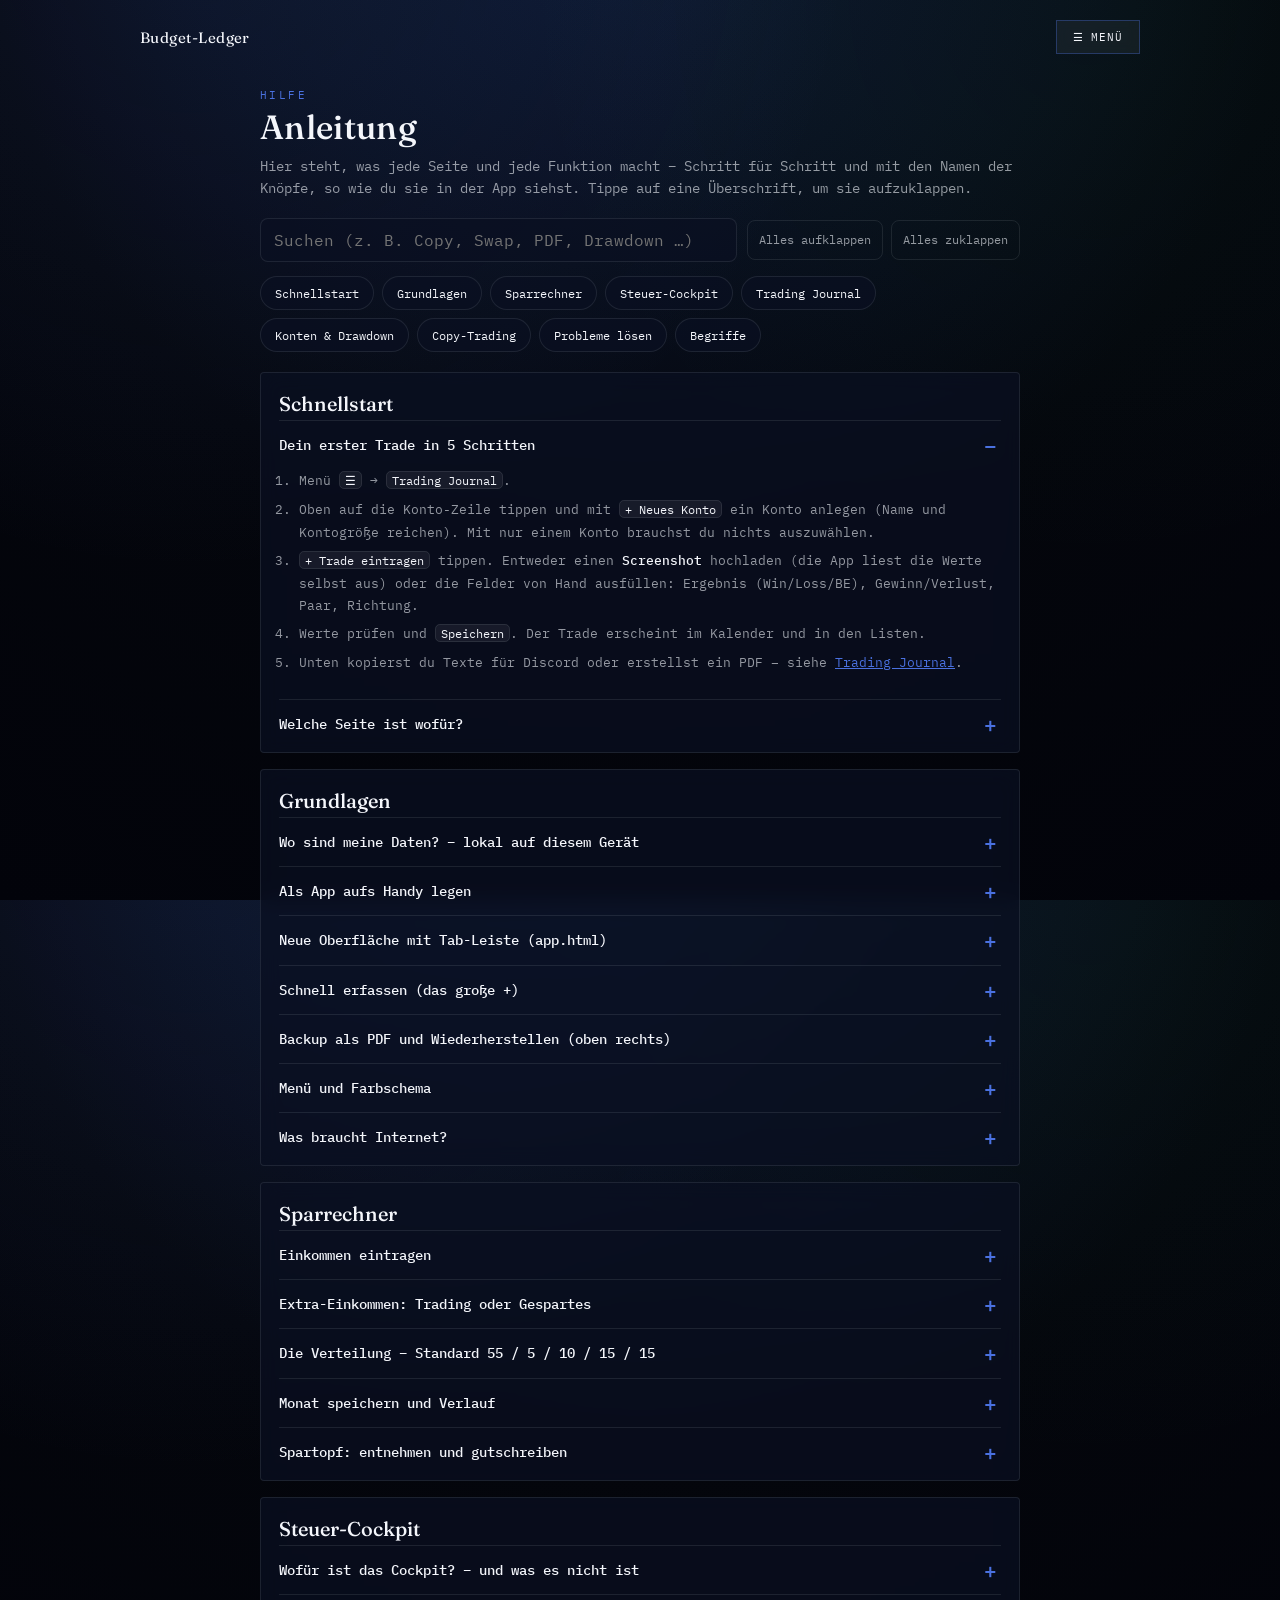
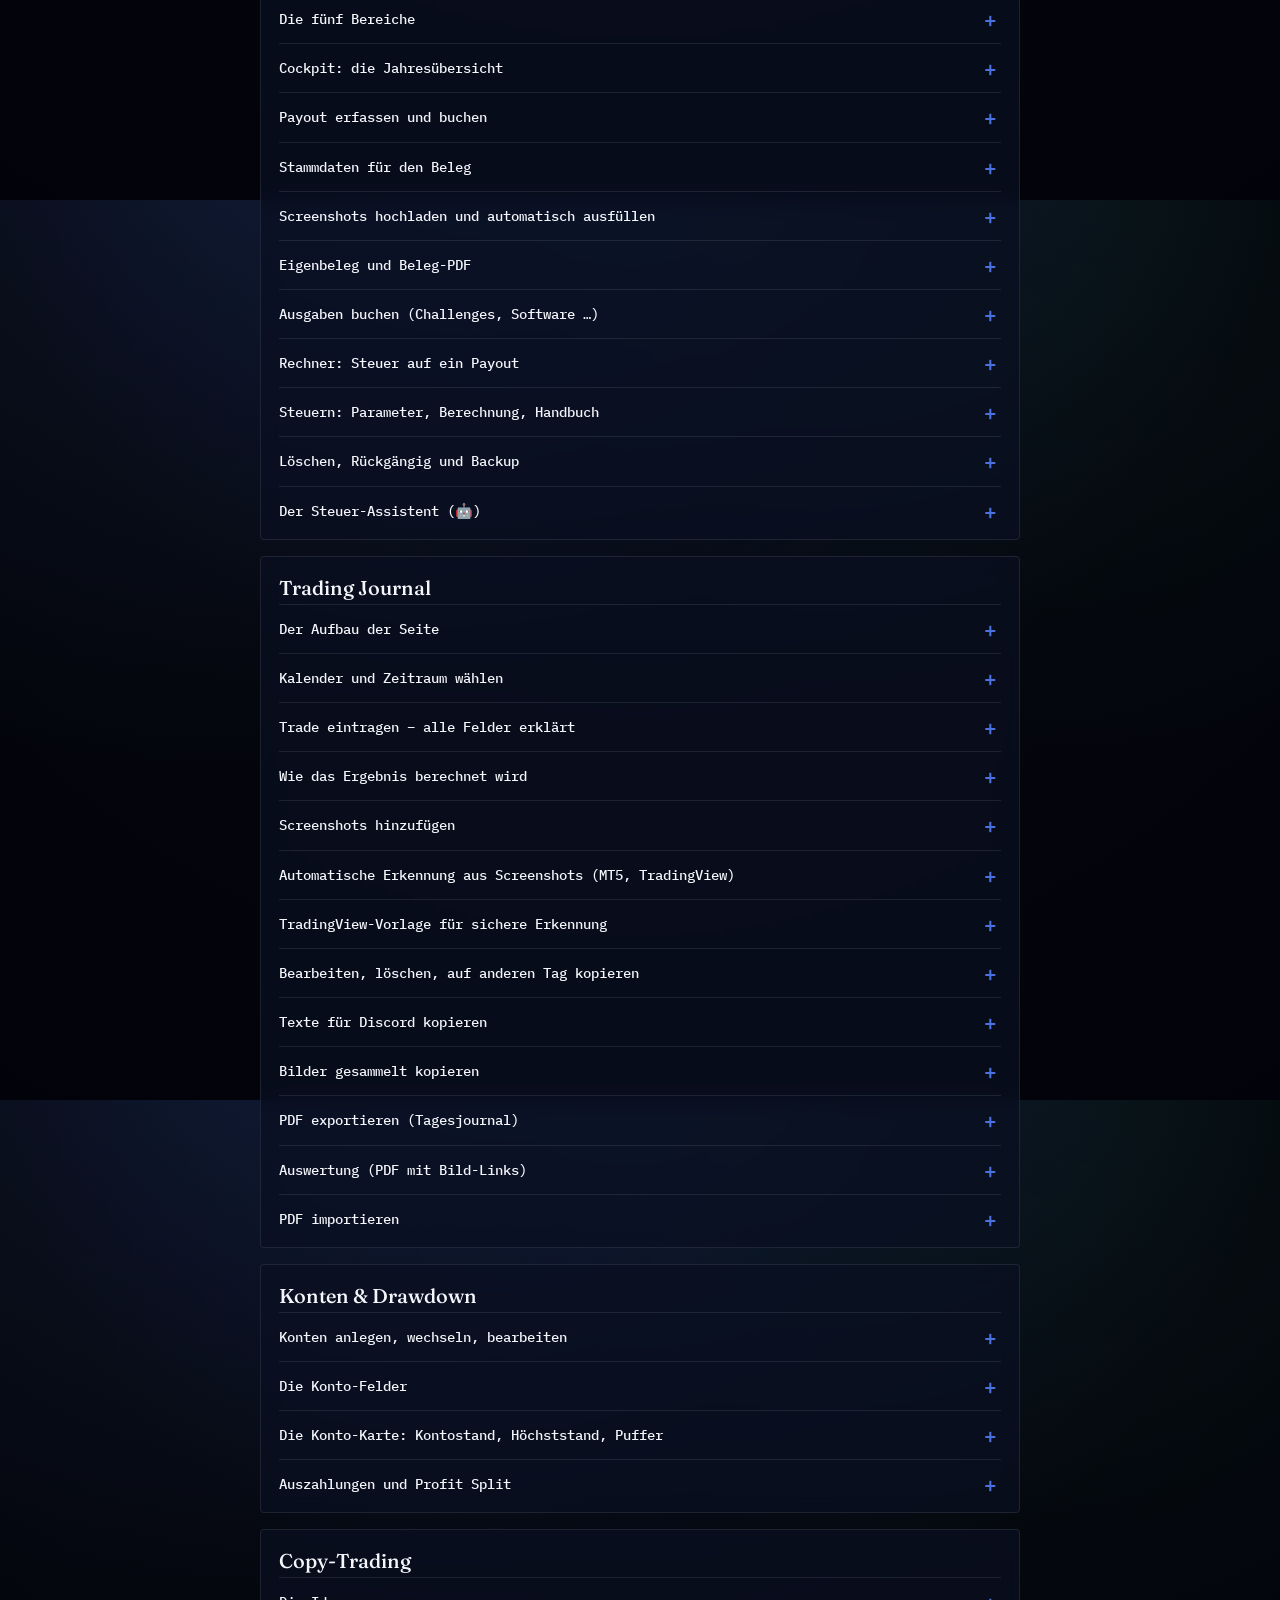
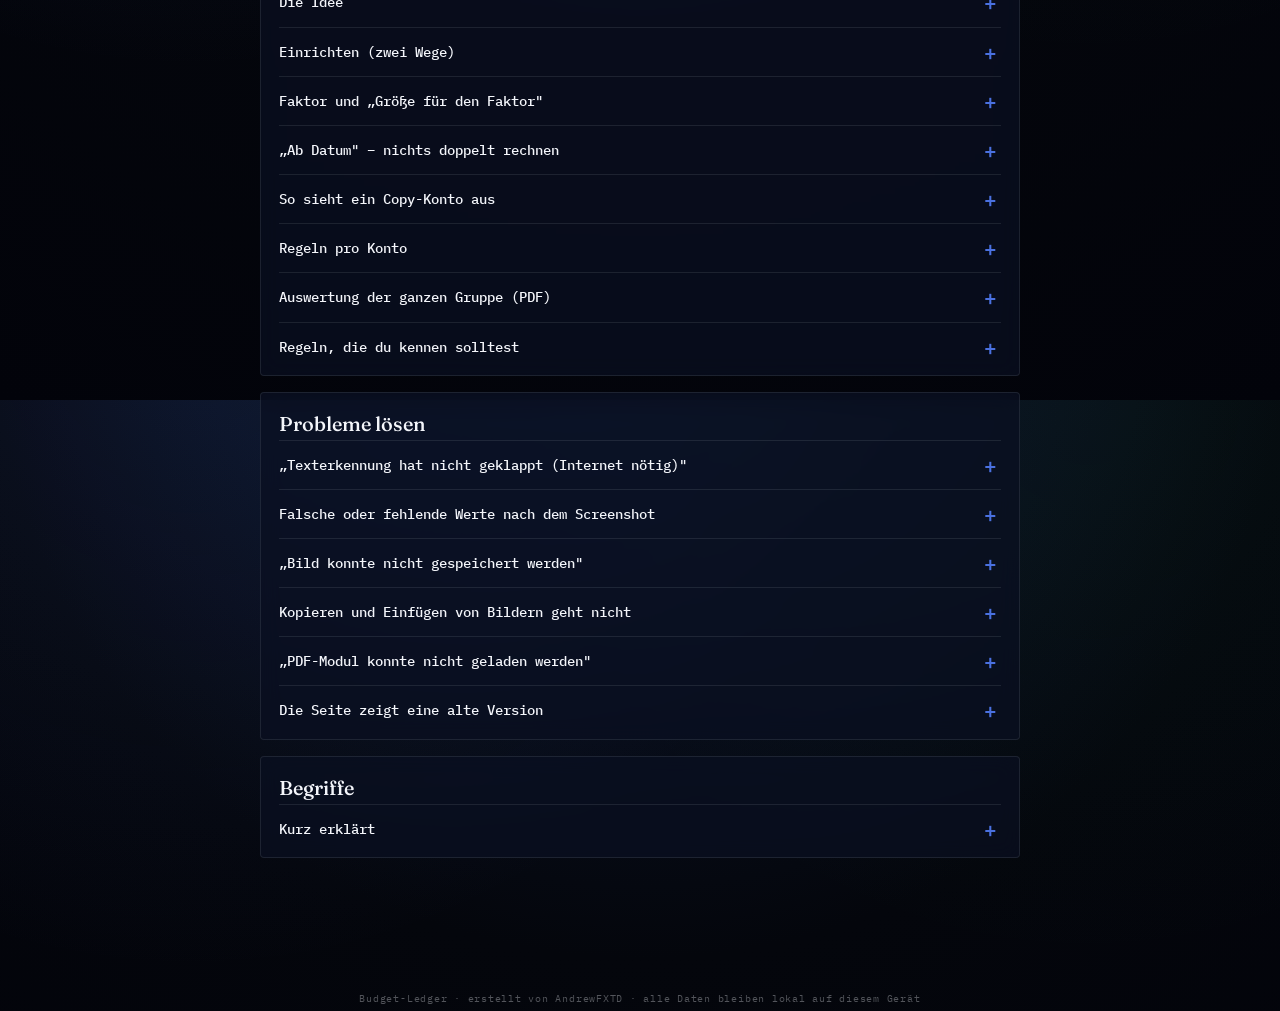
==== commit 62b3424a: "Add files via upload" ====
--- a/anleitung.html
+++ b/anleitung.html
@@ -118,7 +118,7 @@
         <li>Anderes Handy, anderer Browser oder anderer Rechner = andere, getrennte Daten.</li>
         <li>Löschst du die Website-Daten des Browsers, sind die Einträge weg.</li>
         <li><b>Sicherung des Journals:</b> <span class="ui">PDF exportieren</span> speichert die Trades samt Screenshots im PDF. Mit <span class="ui">PDF importieren</span> liest du sie wieder ein.</li>
-        <li>Nicht im PDF enthalten: Konten, Auszahlungen und Copy-Einstellungen. Die liegen nur im Browser.</li>
+        <li>Nicht im Journal-PDF enthalten: Konten, Auszahlungen und Copy-Einstellungen. Die sichert das <b>Gesamt-Backup</b> (siehe „Backup als PDF").</li>
         <li><b>Sicherung des Steuer-Cockpits:</b> <span class="ui">💾 Backup sichern</span> speichert alle Buchungen und Einstellungen als Datei, <span class="ui">📂 Datei laden</span> liest sie wieder ein.</li>
       </ul>
     </div></details>
@@ -130,11 +130,28 @@
       <p>Danach öffnet sie sich wie eine App ohne Browserleiste und lädt ihre Seiten aus dem Zwischenspeicher.</p>
     </div></details>
     <details class="g-item"><summary>Neue Oberfläche mit Tab-Leiste (app.html)</summary><div class="g-body">
-      <p>Öffne <code>app.html</code> statt <code>start.html</code>: Unten liegt eine feste Leiste mit <b>Heute</b>, <b>Trading</b>, <b>Steuer</b>, <b>Sparen</b> und <b>Mehr</b>. Die Seiten selbst sind dieselben wie sonst, nur ohne Menü darüber.</p>
-      <ul>
-        <li><b>Heute</b> zeigt live deine Zahlen: Trading-Ergebnis des Monats, Payouts und Rücklage. Darunter Schnellknöpfe wie <span class="ui">Trade eintragen</span> und <span class="ui">Payout buchen</span>. Der <b>Sparrechner</b> bleibt ein eigener Reiter.</li>
+      <p>Öffne <code>app.html</code> statt <code>start.html</code>. Oben rechts stehen <span class="ui">PDF Download</span> und <span class="ui">Einfügen</span> (Backup), unten die Tab-Leiste mit <b>Heute</b>, <b>Trading</b>, dem großen <b>+</b>, <b>Steuer</b>, <b>Sparen</b> und <b>Mehr</b>. Die Seiten selbst sind dieselben wie sonst, nur ohne Menü darüber.</p>
+      <ul>
+        <li><b>Heute</b> zeigt live deine Zahlen: Trading-Ergebnis des Monats, Payouts und Rücklage. Der <b>Sparrechner</b> bleibt ein eigener Reiter.</li>
         <li><b>Mehr</b> enthält Farbschema, diese Anleitung und den Link zur klassischen Ansicht mit Menü.</li>
         <li>Die Live-Zahlen funktionieren nur, wenn alles von derselben Internetadresse kommt (z. B. deine GitHub-Pages-Seite), nicht beim Öffnen per Doppelklick.</li>
+      </ul>
+    </div></details>
+    <details class="g-item"><summary>Schnell erfassen (das große +)</summary><div class="g-body">
+      <p>Das <b>+</b> in der Mitte der unteren Leiste öffnet ein Menü mit den häufigsten Eingaben:</p>
+      <ul>
+        <li><b>Trade</b> – öffnet das Formular im Journal.</li>
+        <li><b>Payout</b> und <b>Ausgabe</b> – springen in den passenden Bereich des Steuer-Cockpits.</li>
+        <li><b>Auszahlung</b> – öffnet das Konto-Fenster beim Bereich „Auszahlungen" (Auszahlung an deinem Prop-Konto erfassen).</li>
+        <li><span class="ui">Screenshot scannen</span> – öffnet das Trade-Formular und gleich die Bildauswahl. Die Werte werden automatisch ausgelesen.</li>
+      </ul>
+    </div></details>
+    <details class="g-item"><summary>Backup als PDF und Wiederherstellen (oben rechts)</summary><div class="g-body">
+      <ul>
+        <li><span class="ui">PDF Download</span> (Download) erstellt <b>eine</b> Backup-Datei mit allem: Trading Journal (Konten, Trades <b>mit Screenshots</b>, Auszahlungen), Steuer-Cockpit (Buchungen, Propfirmen, Stammdaten), Sparrechner (Monate, Entnahmen, Verteilung) und Einstellungen. Die Seiten sind nach Bereichen getrennt aufgelistet („1 · Trading Journal", „2 · Steuer-Cockpit", „3 · Sparrechner" …), vorne steht eine Inhaltsübersicht mit Zahlen. Am Handy öffnet sich das Teilen-Menü.</li>
+        <li><span class="ui">Einfügen</span> liest so ein Backup wieder ein. Du siehst vorher, was im Backup ist und wie viel davon auf dem Gerät noch fehlt („neu"). <b>Ergänzen (nur Fehlendes)</b> fügt nur Fehlendes hinzu, nichts geht verloren. <b>Alles ersetzen</b> überschreibt die Daten auf dem Gerät und verlangt eine zweite Bestätigung.</li>
+        <li>Die Wiederherstellungs-Daten stecken unsichtbar in der <b>Original-Datei</b>. Bitte nicht neu speichern, drucken oder in ein anderes PDF umwandeln – sonst gehen sie verloren.</li>
+        <li><b>Erinnerung:</b> Nach 7 Tagen ohne Backup erscheint oben ein Hinweis („Jetzt sichern" / „Später") und am PDF-Knopf ein roter Punkt. „Später" verschiebt den Hinweis um einen Tag. Hast du noch keine Daten, bleibt er weg.</li>
       </ul>
     </div></details>
     <details class="g-item"><summary>Menü und Farbschema</summary><div class="g-body">
@@ -220,7 +237,7 @@
       </ul>
     </div></details>
     <details class="g-item"><summary>Eigenbeleg und Beleg-PDF</summary><div class="g-body">
-      <p>Unter „3. Eigenbeleg" siehst du den Beleg live, so wie er ins PDF kommt. <span class="ui">📄 Beleg-PDF inkl. Anhänge</span> erstellt Seite 1 mit dem Eigenbeleg und danach je eine Seite pro hochgeladenem Screenshot (Anhang 1–5). Am Handy öffnet sich dafür das Teilen-Menü, sonst startet ein Download. Das PDF-Modul braucht beim ersten Mal Internet.</p>
+      <p>Unter „3. Eigenbeleg" siehst du den Beleg live, so wie er ins PDF kommt. <span class="ui">📄 Beleg-PDF inkl. Anhänge</span> erstellt Seite 1 mit dem Eigenbeleg, <b>immer allein</b>. Die hochgeladenen Screenshots (USDT-Eingang, Convert, SEPA, Kontoauszug …) kommen <b>zusammen auf Seite 2</b>, nicht je eine Seite pro Bild. Nur im Notfall (sehr viele oder sehr große Bilder) werden es mehr Anhangs-Seiten. Die Bilder werden dafür verkleinert, damit die Datei klein bleibt. Am Handy öffnet sich das Teilen-Menü, sonst startet ein Download.</p>
     </div></details>
     <details class="g-item"><summary>Ausgaben buchen (Challenges, Software …)</summary><div class="g-body">
       <ul>
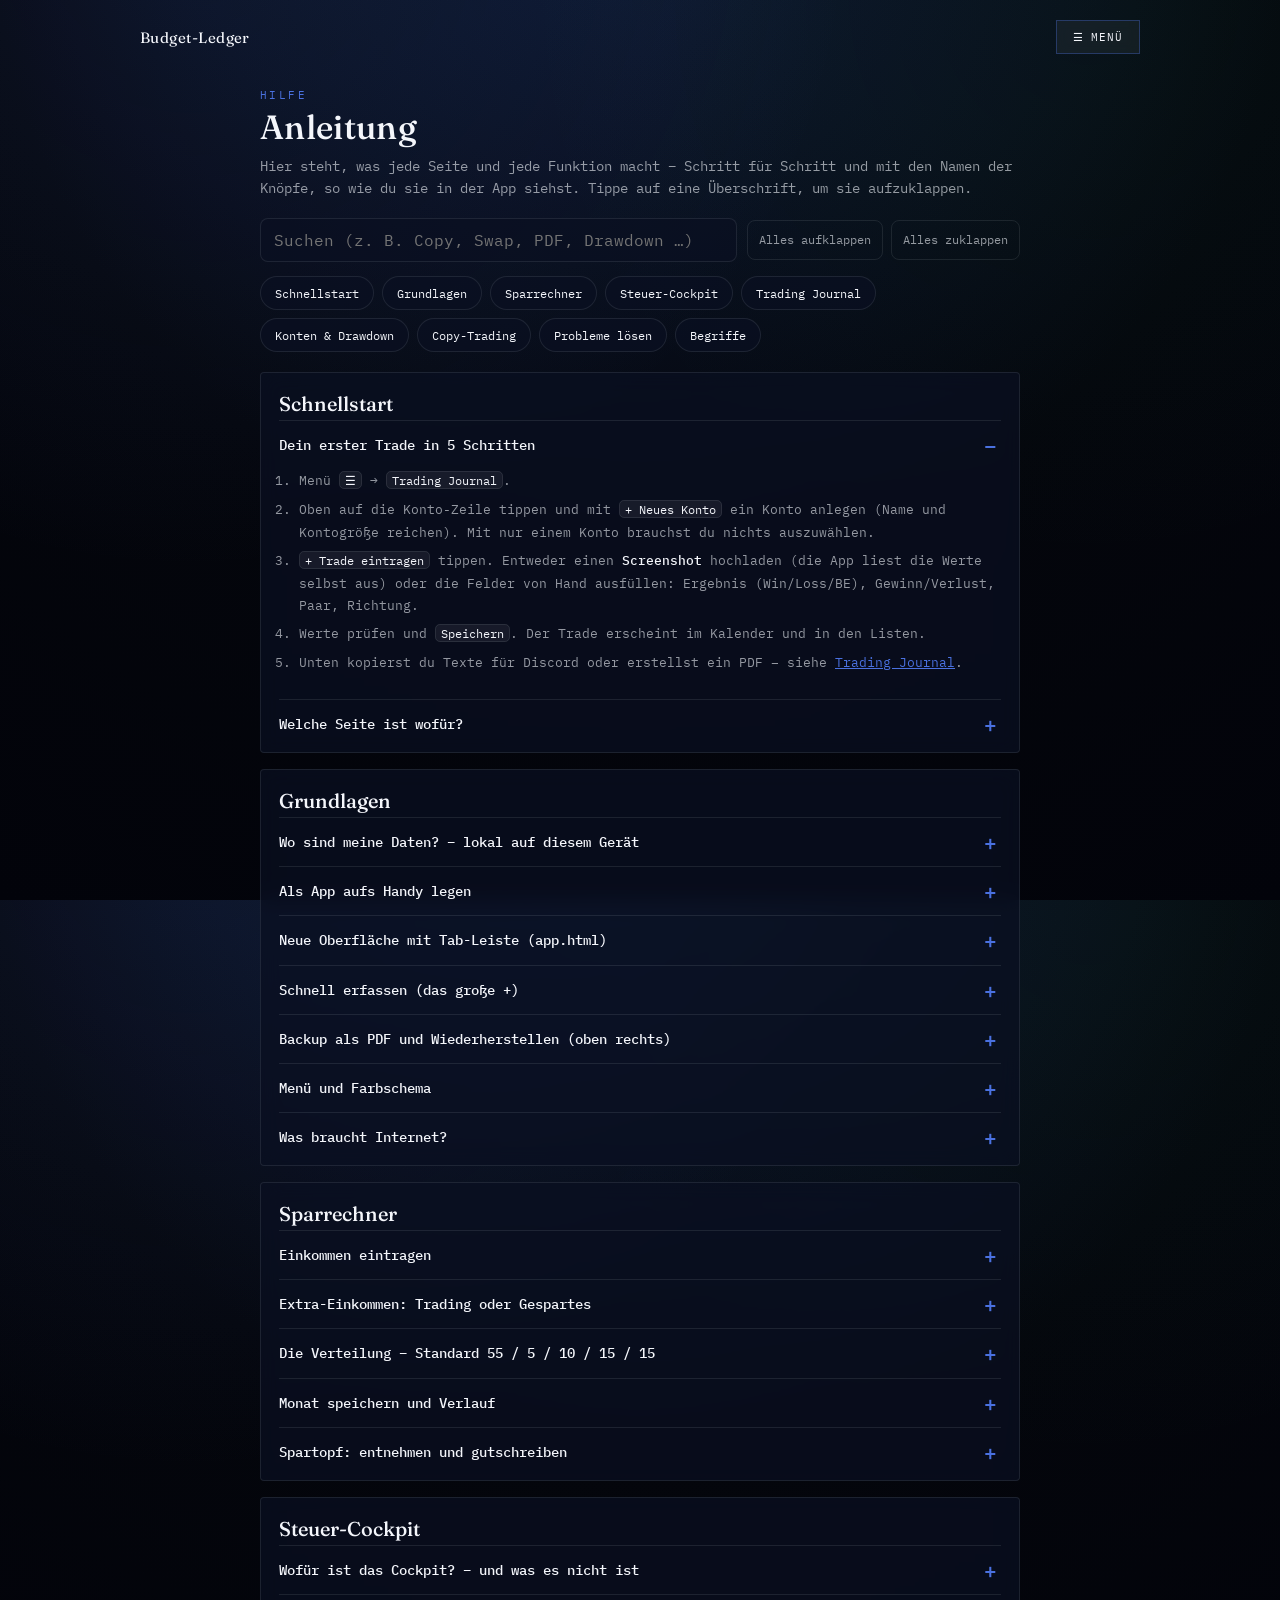
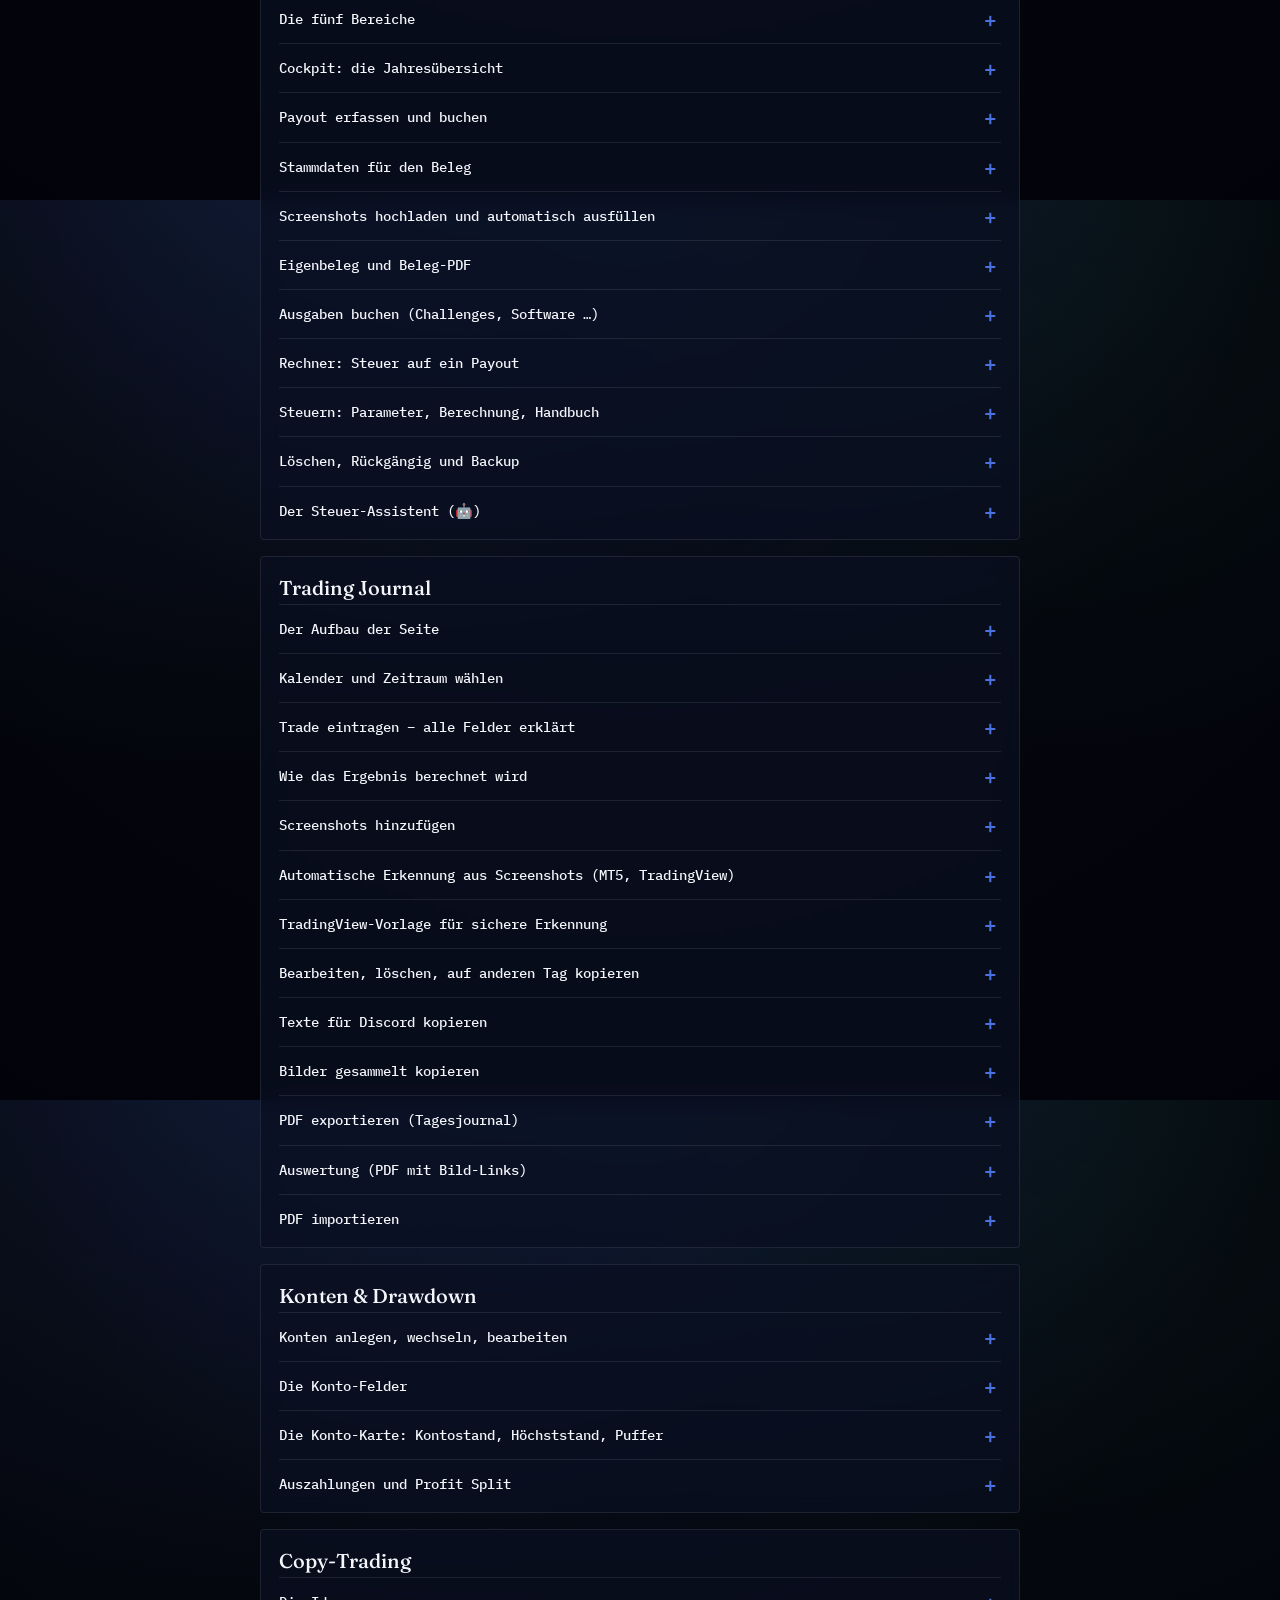
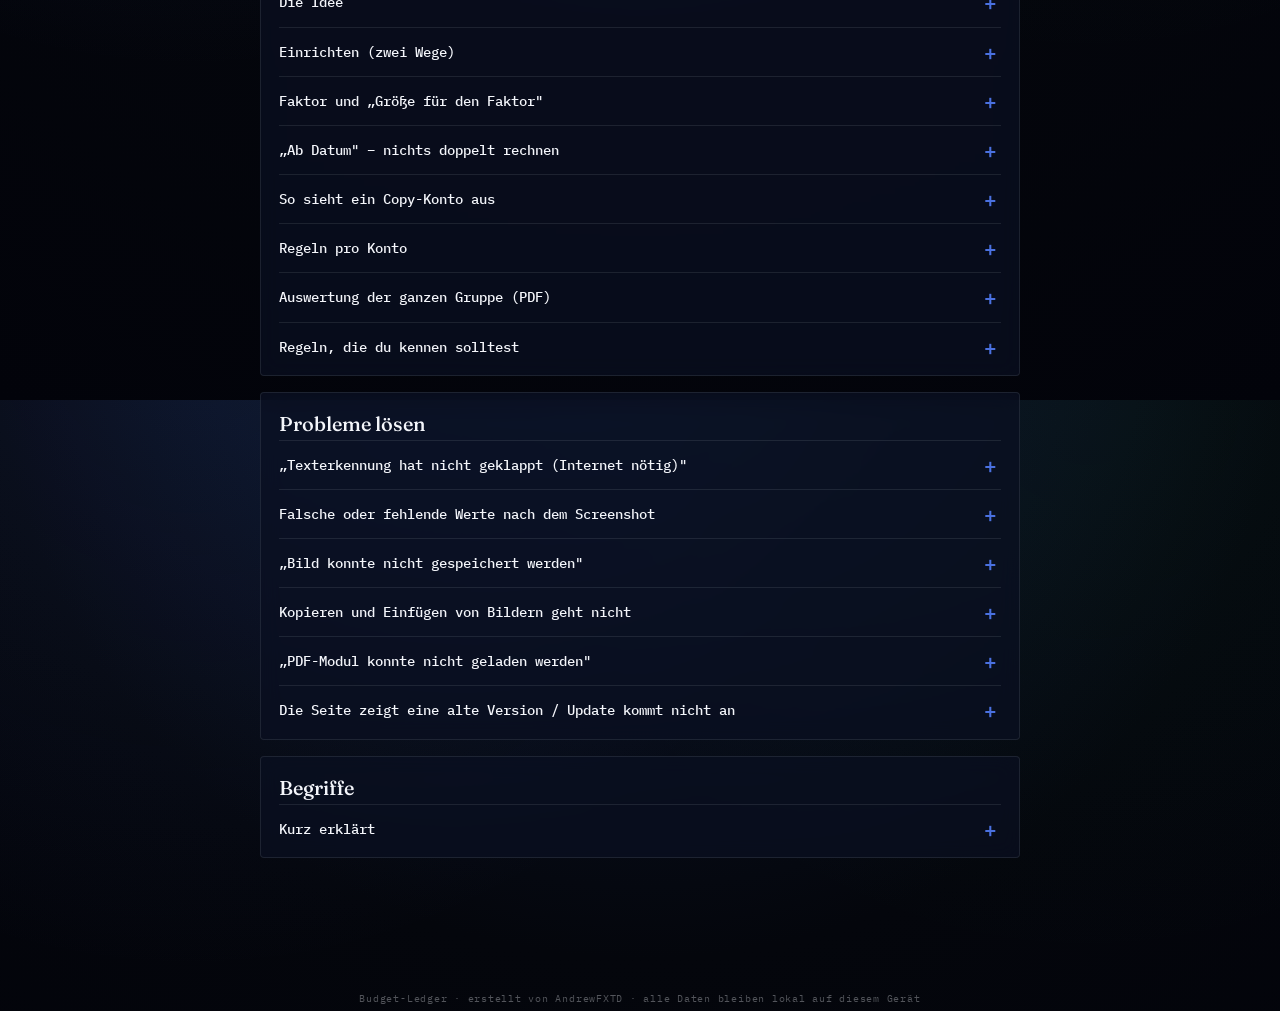
==== commit 856b28e8: "Add files via upload" ====
--- a/anleitung.html
+++ b/anleitung.html
@@ -500,8 +500,14 @@
     <details class="g-item"><summary>„PDF-Modul konnte nicht geladen werden"</summary><div class="g-body">
       <p>Beim ersten PDF braucht die App Internet, um das PDF-Modul zu laden. Danach merkt es sich der Browser meist.</p>
     </div></details>
-    <details class="g-item"><summary>Die Seite zeigt eine alte Version</summary><div class="g-body">
-      <p>Die App speichert Seiten zum Offline-Nutzen zwischen. Nach einem Update einmal die App komplett schließen und neu öffnen. Hilft das nicht, die Seite im Browser neu laden.</p>
+    <details class="g-item"><summary>Die Seite zeigt eine alte Version / Update kommt nicht an</summary><div class="g-body">
+      <p>Öffne <b>Mehr → Update erzwingen</b>. Das löscht den alten Zwischenspeicher und lädt alle Dateien frisch. Dort steht auch die aktuelle Versionsnummer, damit du siehst, ob das neue Update angekommen ist.</p>
+      <ul>
+        <li>Nach dem Hochladen auf GitHub dauert es oft 1 bis 2 Minuten, bis die Seite neu ausgeliefert wird.</li>
+        <li>Es müssen <b>alle</b> Dateien aus dem ZIP im Hauptordner des Repositorys liegen, nicht das ZIP selbst und nicht in einem Unterordner. Neu sind <code>app.html</code>, <code>jspdf.umd.min.js</code> und <code>html2canvas.min.js</code>.</li>
+        <li>Die Adresse ohne Dateinamen öffnet jetzt automatisch die neue Oberfläche.</li>
+        <li>Hilft das nicht: Website-Daten der Seite im Browser löschen (<b>vorher PDF Download</b> als Backup) oder die App vom Home-Bildschirm löschen und neu hinzufügen.</li>
+      </ul>
     </div></details>
   </section>
 
